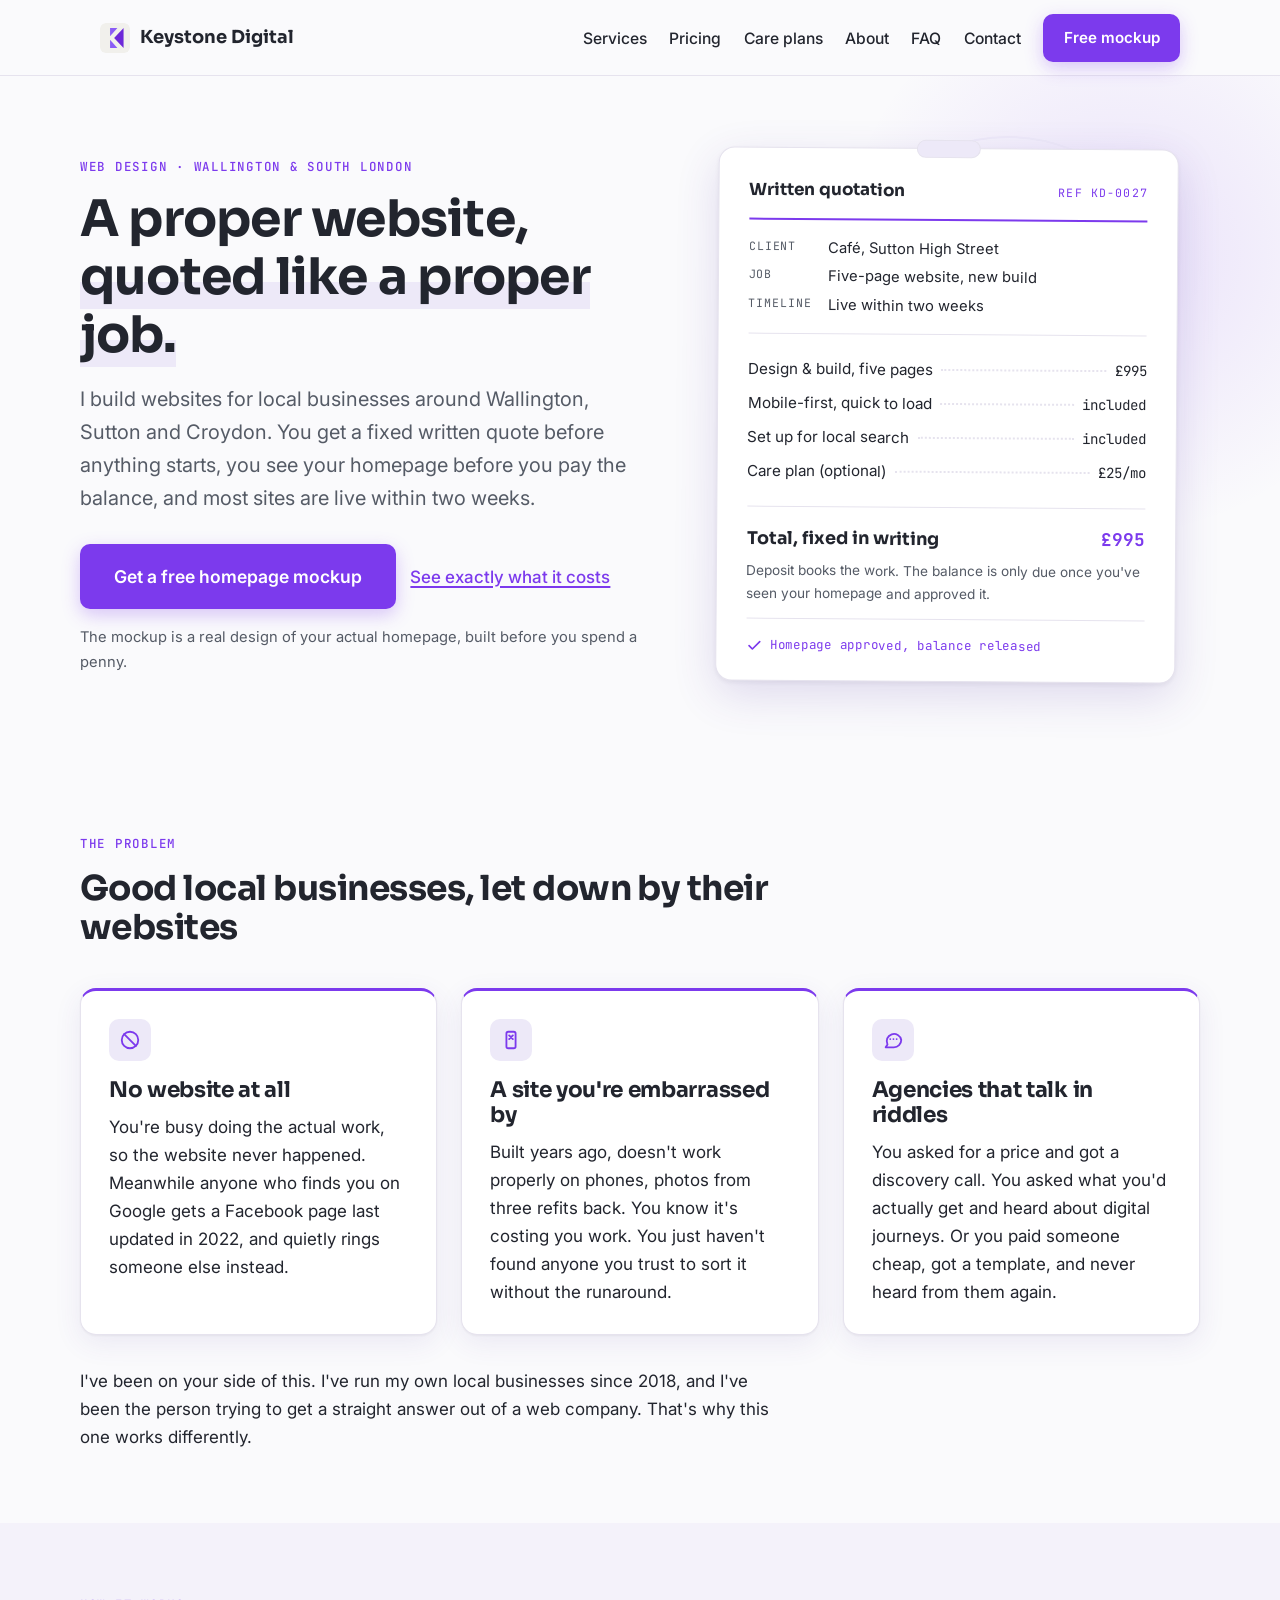
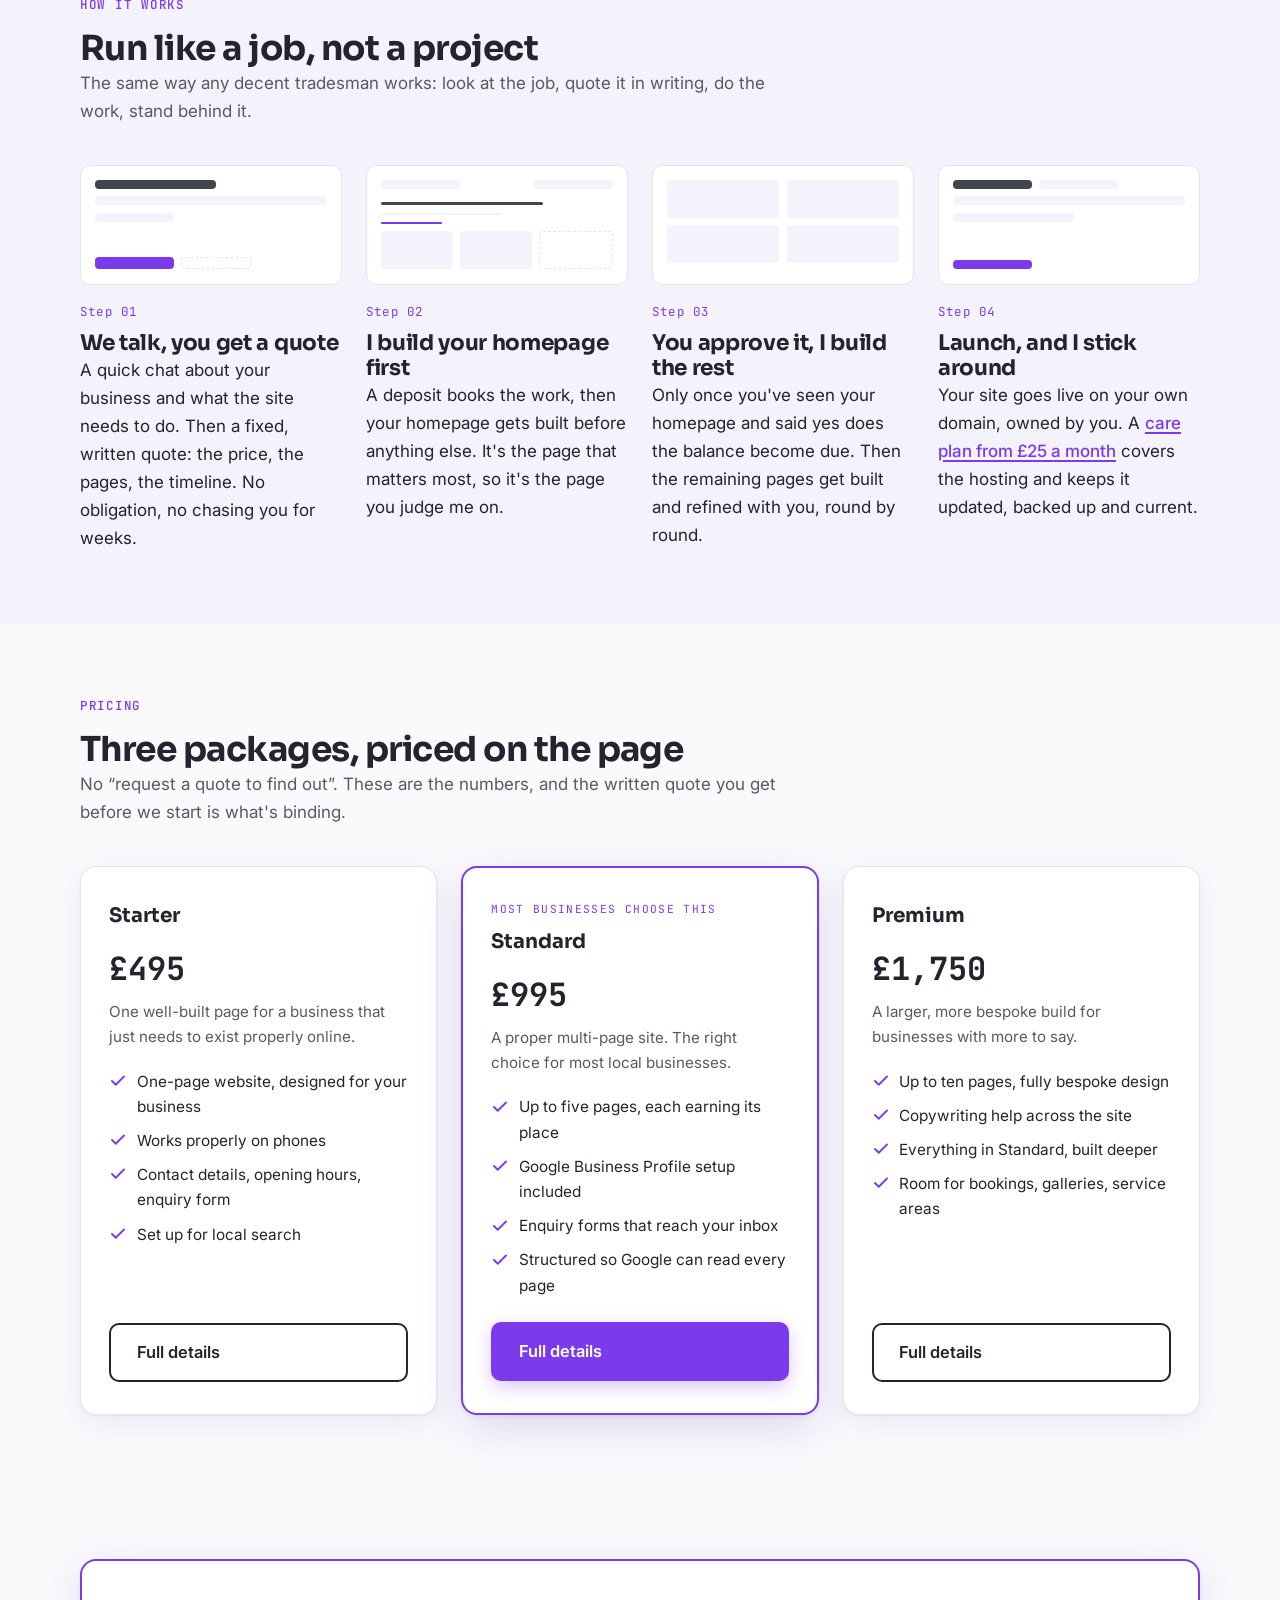
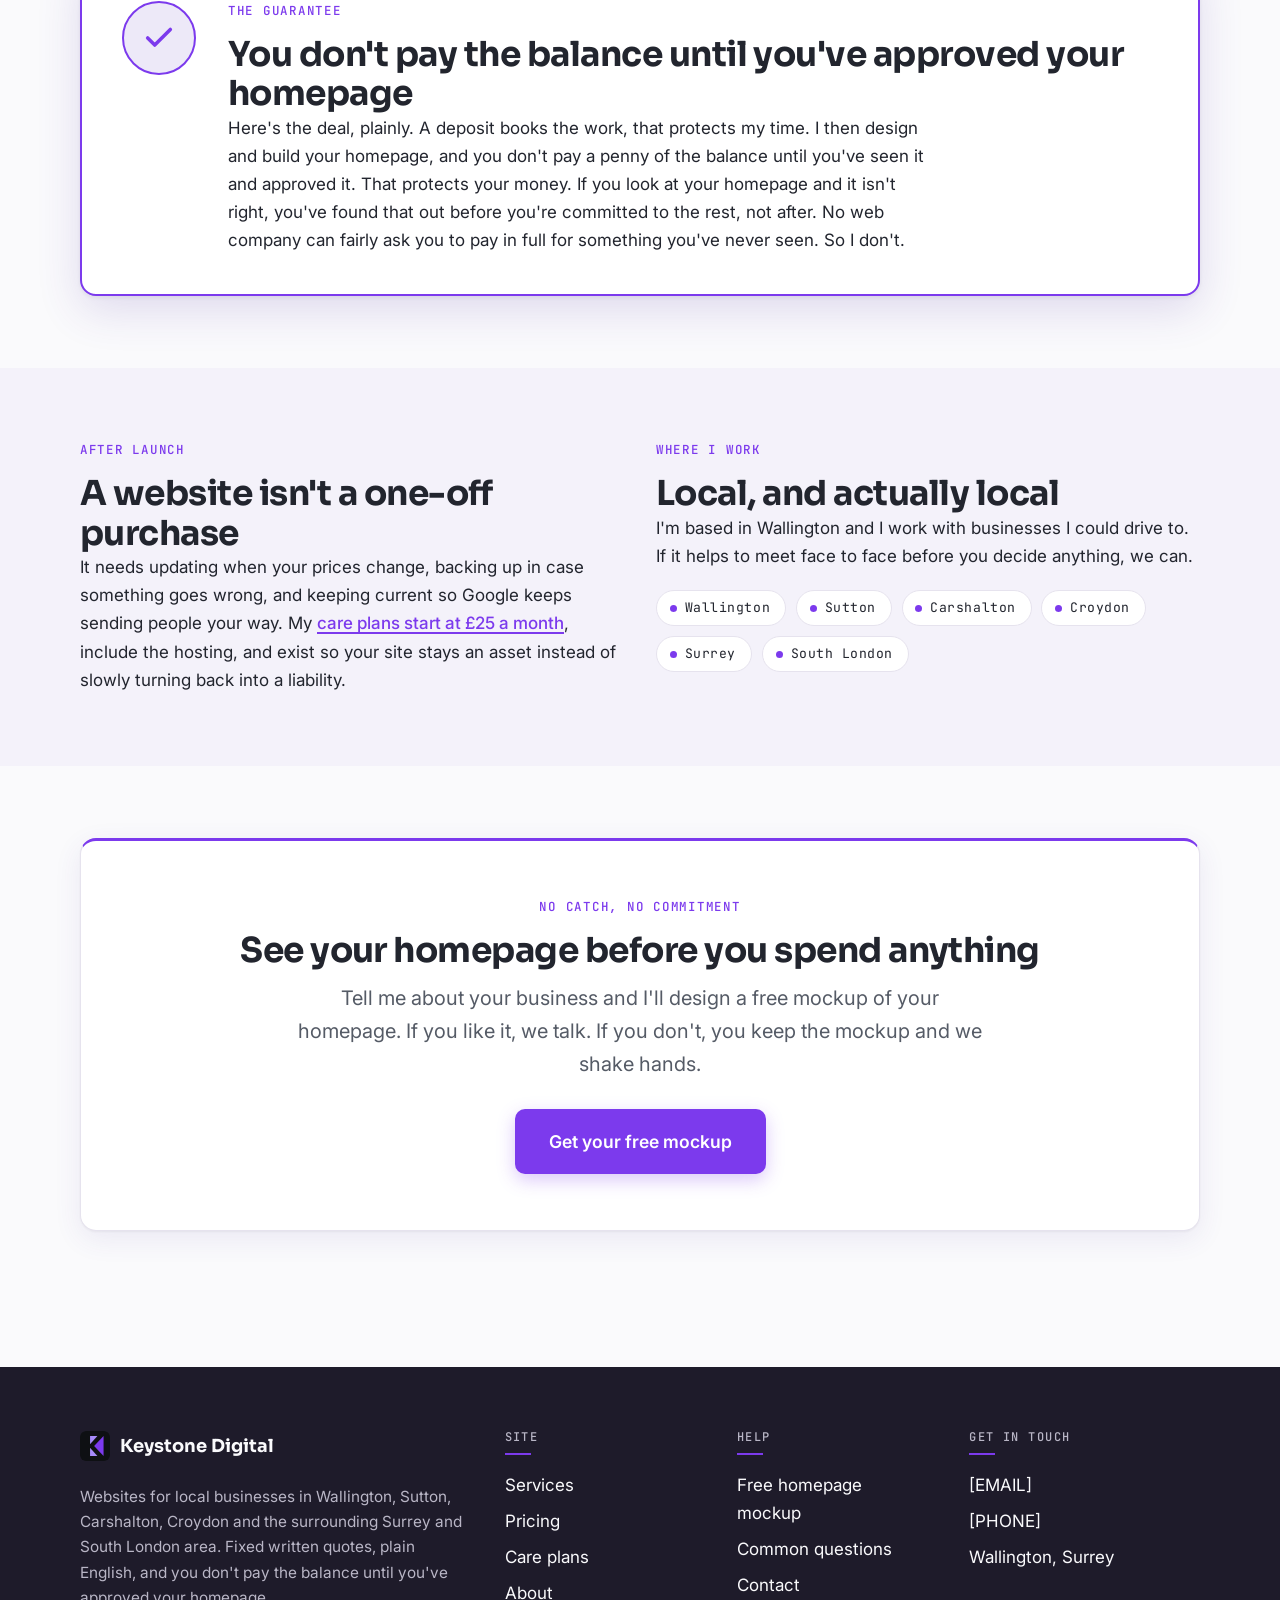
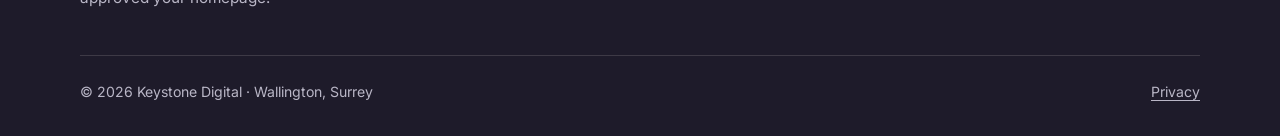
==== index.html @ 259c7306 "Add files via upload" ====
<!DOCTYPE html>
<html lang="en-GB">
<head>
  <meta charset="UTF-8">
  <meta name="viewport" content="width=device-width, initial-scale=1">
  <title>Keystone Digital: Web Design in Wallington, Sutton & Croydon</title>
  <meta name="description" content="Websites for local businesses in Wallington, Sutton, Carshalton and Croydon. Fixed written quotes from £495, homepage approved before you pay the balance.">
  <link rel="canonical" href="https://keystone-digital.co.uk/">
  <meta property="og:type" content="website">
  <meta property="og:site_name" content="Keystone Digital">
  <meta property="og:title" content="Keystone Digital: Web Design in Wallington, Sutton & Croydon">
  <meta property="og:description" content="Websites for local businesses in Wallington, Sutton, Carshalton and Croydon. Fixed written quotes from £495, homepage approved before you pay the balance.">
  <meta property="og:url" content="https://keystone-digital.co.uk/">
  <meta property="og:locale" content="en_GB">
  <meta property="og:image" content="https://keystone-digital.co.uk/assets/logo-light.png">
  <meta property="og:image:width" content="1024">
  <meta property="og:image:height" content="1024">
  <meta name="twitter:card" content="summary">
  <meta name="twitter:image" content="https://keystone-digital.co.uk/assets/logo-light.png">
  <meta name="twitter:title" content="Keystone Digital: Web Design in Wallington, Sutton & Croydon">
  <meta name="twitter:description" content="Websites for local businesses in Wallington, Sutton, Carshalton and Croydon. Fixed written quotes from £495, homepage approved before you pay the balance.">
  <link rel="icon" href="data:image/svg+xml,%3Csvg xmlns='http://www.w3.org/2000/svg' viewBox='0 0 1024 1024'%3E%3Crect width='1024' height='1024' rx='180' fill='%23F1F0EC'/%3E%3Cpath d='M343 174h250L343 454z' fill='%238B5CF6'/%3E%3Cpath d='M343 574v276h250z' fill='%238B5CF6'/%3E%3Cpath d='M804 174v676L482 512z' fill='%236D28D9'/%3E%3C/svg%3E">
  <link rel="preconnect" href="https://fonts.googleapis.com">
  <link rel="preconnect" href="https://fonts.gstatic.com" crossorigin>
  <link href="https://fonts.googleapis.com/css2?family=Inter:wght@400;500;600&family=JetBrains+Mono:wght@500;700&family=Sora:wght@600;700&display=swap" rel="stylesheet">
  <script>document.documentElement.className += " js";</script>
  <link rel="stylesheet" href="styles.css">
  <script type="application/ld+json">
{
  "@context": "https://schema.org",
  "@type": "LocalBusiness",
  "@id": "https://keystone-digital.co.uk/#business",
  "name": "Keystone Digital",
  "url": "https://keystone-digital.co.uk/",
  "description": "Web design for local businesses in Wallington, Sutton, Carshalton, Croydon and the surrounding Surrey and South London area. Fixed written quotes and a homepage-approval guarantee.",
  "email": "[EMAIL]",
  "telephone": "[PHONE]",
  "priceRange": "\u00a3495 - \u00a31,750",
  "address": {
    "@type": "PostalAddress",
    "addressLocality": "Wallington",
    "addressRegion": "Surrey",
    "addressCountry": "GB"
  },
  "areaServed": [
    "Wallington",
    "Sutton",
    "Carshalton",
    "Croydon",
    "Surrey",
    "South London"
  ],
  "founder": {
    "@type": "Person",
    "name": "Steve"
  }
}
  </script>
</head>
<body>
  <a class="skip-link" href="#main">Skip to content</a>
  <header class="site-header">
    <div class="nav-bar">
      <a class="brand" href="index.html"><svg viewBox="0 0 1024 1024" aria-hidden="true" focusable="false"><rect width="1024" height="1024" rx="180" fill="#F1F0EC"/><path d="M343 174h250L343 454z" fill="#8B5CF6"/><path d="M343 574v276h250z" fill="#8B5CF6"/><path d="M804 174v676L482 512z" fill="#6D28D9"/></svg>Keystone Digital</a>
      <button class="nav-toggle" aria-expanded="false" aria-controls="nav-links">
        <span class="visually-hidden">Menu</span>
        <svg class="icon-open" viewBox="0 0 24 24" fill="none" stroke="currentColor" stroke-width="2" stroke-linecap="round" aria-hidden="true"><path d="M4 7h16M4 12h16M4 17h16"/></svg>
        <svg class="icon-close" viewBox="0 0 24 24" fill="none" stroke="currentColor" stroke-width="2" stroke-linecap="round" aria-hidden="true"><path d="M6 6l12 12M18 6L6 18"/></svg>
      </button>
      <ul class="nav-links" id="nav-links">
        <li><a href="services.html">Services</a></li>
        <li><a href="pricing.html">Pricing</a></li>
        <li><a href="care-plans.html">Care plans</a></li>
        <li><a href="about.html">About</a></li>
        <li><a href="faq.html">FAQ</a></li>
        <li><a href="contact.html">Contact</a></li>
        <!-- WORK PAGE SLOT: <li><a href="work.html">Work</a></li> goes above Pricing when ready. -->
        <li><a class="btn btn-primary" href="free-mockup.html">Free mockup</a></li>
      </ul>
    </div>
  </header>
  <main id="main">

    <section class="hero">
      <div class="inner">
        <div class="hero-copy">
          <span class="eyebrow">Web design &middot; Wallington &amp; South London</span>
          <h1>A proper website, <span class="hl">quoted like a proper job.</span></h1>
          <p class="lede">I build websites for local businesses around Wallington, Sutton and Croydon. You get a fixed written quote before anything starts, you see your homepage before you pay the balance, and most sites are live within two weeks.</p>
          <div class="hero-ctas">
            <a class="btn btn-primary btn-lg" href="free-mockup.html">Get a free homepage mockup</a>
            <a class="link" href="pricing.html">See exactly what it costs</a>
          </div>
          <p class="hero-note">The mockup is a real design of your actual homepage, built before you spend a penny.</p>
        </div>
        <div class="hero-visual">
          <div class="quote-card" role="img" aria-label="Example of a Keystone Digital written quotation: a five-page website for a Sutton café, £995 fixed, balance due only after homepage approval.">
            <div class="qc-head">
              <span class="qc-title">Written quotation</span>
              <span>Ref&nbsp;KD-0027</span>
            </div>
            <dl class="qc-meta">
              <dt>Client</dt><dd>Café, Sutton High Street</dd>
              <dt>Job</dt><dd>Five-page website, new build</dd>
              <dt>Timeline</dt><dd>Live within two weeks</dd>
            </dl>
            <ul class="qc-lines">
              <li><span>Design &amp; build, five pages</span><span class="dots"></span><span class="amt">&pound;995</span></li>
              <li><span>Mobile-first, quick to load</span><span class="dots"></span><span class="amt">included</span></li>
              <li><span>Set up for local search</span><span class="dots"></span><span class="amt">included</span></li>
              <li><span>Care plan (optional)</span><span class="dots"></span><span class="amt">&pound;25/mo</span></li>
            </ul>
            <div class="qc-total"><span>Total, fixed in writing</span><span class="amt">&pound;995</span></div>
            <p class="qc-terms">Deposit books the work. The balance is only due once you've seen your homepage and approved it.</p>
            <p class="qc-approved"><svg viewBox="0 0 24 24" fill="none" stroke="currentColor" stroke-width="2.5" stroke-linecap="round" stroke-linejoin="round" aria-hidden="true"><path d="M20 6 9 17l-5-5"/></svg><span>Homepage approved, balance released</span></p>
          </div>
        </div>
      </div>
    </section>

    <section class="section">
      <div class="inner">
        <div class="section-head reveal">
          <span class="eyebrow">The problem</span>
          <h2>Good local businesses, let down by their websites</h2>
        </div>
        <div class="grid-3">
          <div class="card reveal">
            <div class="icon" aria-hidden="true"><svg viewBox="0 0 24 24" fill="none" stroke="currentColor" stroke-width="2" stroke-linecap="round" stroke-linejoin="round" aria-hidden="true"><circle cx="12" cy="12" r="9"/><path d="M5.6 5.6l12.8 12.8"/></svg></div>
            <h3>No website at all</h3>
            <p>You're busy doing the actual work, so the website never happened. Meanwhile anyone who finds you on Google gets a Facebook page last updated in 2022, and quietly rings someone else instead.</p>
          </div>
          <div class="card reveal">
            <div class="icon" aria-hidden="true"><svg viewBox="0 0 24 24" fill="none" stroke="currentColor" stroke-width="2" stroke-linecap="round" stroke-linejoin="round" aria-hidden="true"><rect x="7" y="3" width="10" height="18" rx="2"/><path d="M10 7l4 4m0-4l-4 4"/></svg></div>
            <h3>A site you're embarrassed by</h3>
            <p>Built years ago, doesn't work properly on phones, photos from three refits back. You know it's costing you work. You just haven't found anyone you trust to sort it without the runaround.</p>
          </div>
          <div class="card reveal">
            <div class="icon" aria-hidden="true"><svg viewBox="0 0 24 24" fill="none" stroke="currentColor" stroke-width="2" stroke-linecap="round" stroke-linejoin="round" aria-hidden="true"><path d="M21 12a8 8 0 0 1-8 8H4l2-3a8 8 0 1 1 15-5z"/><path d="M9 11h.01M12.5 11h.01M16 11h.01"/></svg></div>
            <h3>Agencies that talk in riddles</h3>
            <p>You asked for a price and got a discovery call. You asked what you'd actually get and heard about digital journeys. Or you paid someone cheap, got a template, and never heard from them again.</p>
          </div>
        </div>
        <p class="measure mt-2 reveal">I've been on your side of this. I've run my own local businesses since 2018, and I've been the person trying to get a straight answer out of a web company. That's why this one works differently.</p>
      </div>
    </section>

    <section class="section section-tint">
      <div class="inner">
        <div class="section-head reveal">
          <span class="eyebrow">How it works</span>
          <h2>Run like a job, not a project</h2>
          <p class="muted">The same way any decent tradesman works: look at the job, quote it in writing, do the work, stand behind it.</p>
        </div>
        <div class="grid-4">
          <div class="step reveal">
            <div class="wire" aria-hidden="true">
              <div class="bar dark half"></div>
              <div class="bar"></div>
              <div class="bar third"></div>
              <div class="row" style="margin-top:auto"><div class="bar acc" style="height:12px;width:34%"></div><div class="bar half" style="height:12px;border:1.5px dashed var(--line);background:transparent;width:30%"></div></div>
            </div>
            <span class="step-num">Step 01</span>
            <h3>We talk, you get a quote</h3>
            <p>A quick chat about your business and what the site needs to do. Then a fixed, written quote: the price, the pages, the timeline. No obligation, no chasing you for weeks.</p>
          </div>
          <div class="step reveal">
            <div class="wire" aria-hidden="true">
              <div class="row"><div class="bar third"></div><div class="bar third" style="margin-left:auto"></div></div>
              <div class="bar dark" style="width:70%;height:14px;margin-top:6px"></div>
              <div class="bar half"></div>
              <div class="bar acc" style="width:26%;height:12px"></div>
              <div class="row" style="margin-top:auto"><div class="box tall"></div><div class="box tall"></div><div class="box tall outline"></div></div>
            </div>
            <span class="step-num">Step 02</span>
            <h3>I build your homepage first</h3>
            <p>A deposit books the work, then your homepage gets built before anything else. It's the page that matters most, so it's the page you judge me on.</p>
          </div>
          <div class="step reveal">
            <div class="wire" aria-hidden="true">
              <div class="row"><div class="box tall"></div><div class="box tall"></div></div>
              <div class="row"><div class="box tall"></div><div class="box tall"></div></div>
              <div class="bar acc half" style="margin-top:auto"></div>
            </div>
            <span class="step-num">Step 03</span>
            <h3>You approve it, I build the rest</h3>
            <p>Only once you've seen your homepage and said yes does the balance become due. Then the remaining pages get built and refined with you, round by round.</p>
          </div>
          <div class="step reveal">
            <div class="wire" aria-hidden="true">
              <div class="row"><div class="bar dark third"></div><div class="bar third"></div></div>
              <div class="bar"></div>
              <div class="bar half"></div>
              <div class="bar acc third" style="margin-top:auto"></div>
            </div>
            <span class="step-num">Step 04</span>
            <h3>Launch, and I stick around</h3>
            <p>Your site goes live on your own domain, owned by you. A <a class="link" href="care-plans.html">care plan from &pound;25 a month</a> covers the hosting and keeps it updated, backed up and current.</p>
          </div>
        </div>
      </div>
    </section>

    <!-- ============================================================
         RECENT WORK SLOT: uncomment this section when work.html exists.
         It sits here, between the process and the packages, so proof
         lands right before price.

    <section class="section">
      <div class="inner">
        <div class="section-head">
          <span class="eyebrow">Recent work</span>
          <h2>Sites I've built for businesses like yours</h2>
        </div>
        <div class="grid-3">
          <a class="mini" href="work.html"><div class="mini-chrome"><i></i><i></i><i></i></div>
            <div class="mini-body"><div class="m-bar ink w40"></div><div class="m-bar w65"></div>
            <div class="m-row"><div class="m-box"></div><div class="m-box"></div></div></div></a>
          <a class="mini" href="work.html"><div class="mini-chrome"><i></i><i></i><i></i></div>
            <div class="mini-body"><div class="m-bar ink w65"></div><div class="m-bar w40"></div>
            <div class="m-row"><div class="m-box"></div><div class="m-box"></div><div class="m-box"></div></div></div></a>
          <a class="mini" href="work.html"><div class="mini-chrome"><i></i><i></i><i></i></div>
            <div class="mini-body"><div class="m-bar ink w40"></div><div class="m-row"><div class="m-box"></div><div class="m-box"></div></div>
            <div class="m-bar w65"></div></div></a>
        </div>
        <p class="mt-2"><a class="link" href="work.html">See the work I've done for local businesses</a></p>
      </div>
    </section>
    ============================================================ -->

    <section class="section">
      <div class="inner">
        <div class="section-head reveal">
          <span class="eyebrow">Pricing</span>
          <h2>Three packages, priced on the page</h2>
          <p class="muted">No &ldquo;request a quote to find out&rdquo;. These are the numbers, and the written quote you get before we start is what's binding.</p>
        </div>
        <div class="grid-3">
          <div class="pkg reveal">
            <span class="pkg-name">Starter</span>
            <p class="pkg-price">&pound;495</p>
            <p class="pkg-for">One well-built page for a business that just needs to exist properly online.</p>
            <ul>
              <li><svg viewBox="0 0 24 24" fill="none" stroke="currentColor" stroke-width="2.5" stroke-linecap="round" stroke-linejoin="round" aria-hidden="true"><path d="M20 6 9 17l-5-5"/></svg>One-page website, designed for your business</li>
              <li><svg viewBox="0 0 24 24" fill="none" stroke="currentColor" stroke-width="2.5" stroke-linecap="round" stroke-linejoin="round" aria-hidden="true"><path d="M20 6 9 17l-5-5"/></svg>Works properly on phones</li>
              <li><svg viewBox="0 0 24 24" fill="none" stroke="currentColor" stroke-width="2.5" stroke-linecap="round" stroke-linejoin="round" aria-hidden="true"><path d="M20 6 9 17l-5-5"/></svg>Contact details, opening hours, enquiry form</li>
              <li><svg viewBox="0 0 24 24" fill="none" stroke="currentColor" stroke-width="2.5" stroke-linecap="round" stroke-linejoin="round" aria-hidden="true"><path d="M20 6 9 17l-5-5"/></svg>Set up for local search</li>
            </ul>
            <a class="btn btn-ghost" href="pricing.html">Full details</a>
          </div>
          <div class="pkg pkg-featured reveal">
            <span class="pkg-flag">Most businesses choose this</span>
            <span class="pkg-name">Standard</span>
            <p class="pkg-price">&pound;995</p>
            <p class="pkg-for">A proper multi-page site. The right choice for most local businesses.</p>
            <ul>
              <li><svg viewBox="0 0 24 24" fill="none" stroke="currentColor" stroke-width="2.5" stroke-linecap="round" stroke-linejoin="round" aria-hidden="true"><path d="M20 6 9 17l-5-5"/></svg>Up to five pages, each earning its place</li>
              <li><svg viewBox="0 0 24 24" fill="none" stroke="currentColor" stroke-width="2.5" stroke-linecap="round" stroke-linejoin="round" aria-hidden="true"><path d="M20 6 9 17l-5-5"/></svg>Google Business Profile setup included</li>
              <li><svg viewBox="0 0 24 24" fill="none" stroke="currentColor" stroke-width="2.5" stroke-linecap="round" stroke-linejoin="round" aria-hidden="true"><path d="M20 6 9 17l-5-5"/></svg>Enquiry forms that reach your inbox</li>
              <li><svg viewBox="0 0 24 24" fill="none" stroke="currentColor" stroke-width="2.5" stroke-linecap="round" stroke-linejoin="round" aria-hidden="true"><path d="M20 6 9 17l-5-5"/></svg>Structured so Google can read every page</li>
            </ul>
            <a class="btn btn-primary" href="pricing.html">Full details</a>
          </div>
          <div class="pkg reveal">
            <span class="pkg-name">Premium</span>
            <p class="pkg-price">&pound;1,750</p>
            <p class="pkg-for">A larger, more bespoke build for businesses with more to say.</p>
            <ul>
              <li><svg viewBox="0 0 24 24" fill="none" stroke="currentColor" stroke-width="2.5" stroke-linecap="round" stroke-linejoin="round" aria-hidden="true"><path d="M20 6 9 17l-5-5"/></svg>Up to ten pages, fully bespoke design</li>
              <li><svg viewBox="0 0 24 24" fill="none" stroke="currentColor" stroke-width="2.5" stroke-linecap="round" stroke-linejoin="round" aria-hidden="true"><path d="M20 6 9 17l-5-5"/></svg>Copywriting help across the site</li>
              <li><svg viewBox="0 0 24 24" fill="none" stroke="currentColor" stroke-width="2.5" stroke-linecap="round" stroke-linejoin="round" aria-hidden="true"><path d="M20 6 9 17l-5-5"/></svg>Everything in Standard, built deeper</li>
              <li><svg viewBox="0 0 24 24" fill="none" stroke="currentColor" stroke-width="2.5" stroke-linecap="round" stroke-linejoin="round" aria-hidden="true"><path d="M20 6 9 17l-5-5"/></svg>Room for bookings, galleries, service areas</li>
            </ul>
            <a class="btn btn-ghost" href="pricing.html">Full details</a>
          </div>
        </div>
      </div>
    </section>

    <section class="section">
      <div class="inner">
        <div class="guarantee reveal">
          <div class="seal" aria-hidden="true"><svg viewBox="0 0 24 24" fill="none" stroke="currentColor" stroke-width="2.5" stroke-linecap="round" stroke-linejoin="round" aria-hidden="true"><path d="M20 6 9 17l-5-5"/></svg></div>
          <div>
            <span class="eyebrow">The guarantee</span>
            <h2>You don't pay the balance until you've approved your homepage</h2>
            <p class="measure">Here's the deal, plainly. A deposit books the work, that protects my time. I then design and build your homepage, and you don't pay a penny of the balance until you've seen it and approved it. That protects your money. If you look at your homepage and it isn't right, you've found that out before you're committed to the rest, not after. No web company can fairly ask you to pay in full for something you've never seen. So I don't.</p>
          </div>
        </div>
      </div>
    </section>

    <section class="section section-tint">
      <div class="inner">
        <div class="grid-2">
          <div class="reveal">
            <span class="eyebrow">After launch</span>
            <h2>A website isn't a one-off purchase</h2>
            <p class="measure">It needs updating when your prices change, backing up in case something goes wrong, and keeping current so Google keeps sending people your way. My <a class="link" href="care-plans.html">care plans start at &pound;25 a month</a>, include the hosting, and exist so your site stays an asset instead of slowly turning back into a liability.</p>
          </div>
          <div class="reveal">
            <span class="eyebrow">Where I work</span>
            <h2>Local, and actually local</h2>
            <p class="measure">I'm based in Wallington and I work with businesses I could drive to. If it helps to meet face to face before you decide anything, we can.</p>
            <ul class="areas">
              <li>Wallington</li><li>Sutton</li><li>Carshalton</li><li>Croydon</li><li>Surrey</li><li>South London</li>
            </ul>
          </div>
        </div>
      </div>
    </section>

    <section class="section">
      <div class="cta-band reveal">
        <span class="eyebrow">No catch, no commitment</span>
        <h2>See your homepage before you spend anything</h2>
        <p class="lede">Tell me about your business and I'll design a free mockup of your homepage. If you like it, we talk. If you don't, you keep the mockup and we shake hands.</p>
        <a class="btn btn-primary btn-lg" href="free-mockup.html">Get your free mockup</a>
      </div>
    </section>

  </main>
  <footer class="site-footer">
    <div class="inner">
      <div class="footer-grid">
        <div>
          <a class="brand" href="index.html" style="color:var(--dark-text)"><svg viewBox="0 0 1024 1024" aria-hidden="true" focusable="false"><rect width="1024" height="1024" rx="180" fill="#0E1013"/><path d="M343 174h250L343 454z" fill="#A78BFA"/><path d="M343 574v276h250z" fill="#A78BFA"/><path d="M804 174v676L482 512z" fill="#7C3AED"/></svg>Keystone Digital</a>
          <p class="blurb">Websites for local businesses in Wallington, Sutton, Carshalton, Croydon and the surrounding Surrey and South London area. Fixed written quotes, plain English, and you don't pay the balance until you've approved your homepage.</p>
        </div>
        <div>
          <h4>Site</h4>
          <ul>
            <li><a href="services.html">Services</a></li>
            <!-- WORK PAGE SLOT: <li><a href="work.html">Work</a></li> goes here when ready. -->
            <li><a href="pricing.html">Pricing</a></li>
            <li><a href="care-plans.html">Care plans</a></li>
            <li><a href="about.html">About</a></li>
          </ul>
        </div>
        <div>
          <h4>Help</h4>
          <ul>
            <li><a href="free-mockup.html">Free homepage mockup</a></li>
            <li><a href="faq.html">Common questions</a></li>
            <li><a href="contact.html">Contact</a></li>
          </ul>
        </div>
        <div>
          <h4>Get in touch</h4>
          <ul>
            <li><a href="mailto:[EMAIL]">[EMAIL]</a></li>
            <li><a href="tel:[PHONE]">[PHONE]</a></li>
            <li>Wallington, Surrey</li>
          </ul>
        </div>
      </div>
      <div class="footer-legal">
        <span>&copy; 2026 Keystone Digital &middot; Wallington, Surrey</span>
        <span><a href="privacy.html">Privacy</a></span>
      </div>
    </div>
  </footer>
  <script src="main.js"></script>
</body>
</html>
---- styles.css ----
/* ==========================================================================
   Keystone Digital, shared stylesheet
   Light warm base / charcoal ink / royal purple reserved for actions.
   ========================================================================== */

/* ---- Design tokens ---- */
:root{
  --bg:        #FAFAFC;  /* cool off-white base            */
  --surface:   #FFFFFF;  /* cards                          */
  --tint:      #F4F2FA;  /* light purple section tint      */
  --tint-deep: #EDE9F8;  /* icon tiles / chips             */
  --line:      #E6E3EE;  /* borders / rules                */
  --ink:       #22252E;  /* headings & body, 14.7:1 on bg */
  --muted:     #555B66;  /* secondary text, 6.6:1 on bg   */
  --accent:    #7C3AED;  /* actions only, 5.3:1 on bg     */
  --accent-light: #8B5CF6; /* borders/underlines only, 3.96:1, fails as text */
  --accent-hover: #6D28D9; /* hover fill, white on it = 7.10:1 */
  --accent-deep:  #5B21B6; /* active + focus ring, 8.98:1 */
  --dark:      #1E1B2A;  /* the one dark section (footer), purple-tinted */
  --dark-text: #FAFAFC;
  --dark-muted:#B9B6C6;  /* 8.5:1 on --dark                */
  --dark-link: #C4B5FD;  /* 9.0:1 on --dark                */

  --font-display:"Sora",-apple-system,BlinkMacSystemFont,"Segoe UI",sans-serif;
  --font-body:"Inter",-apple-system,BlinkMacSystemFont,"Segoe UI",sans-serif;
  --font-mono:"JetBrains Mono",ui-monospace,SFMono-Regular,Menlo,Consolas,monospace;

  --radius:10px;
  --radius-lg:16px;
  --shadow-card:0 1px 2px rgba(34,37,46,.05),0 8px 28px rgba(80,50,160,.09);
  --shadow-lift:0 2px 4px rgba(34,37,46,.06),0 14px 44px rgba(80,50,160,.16);
  --container:1120px;
}

/* ---- Reset / base ---- */
*,*::before,*::after{box-sizing:border-box;margin:0;padding:0}
html{scroll-behavior:smooth}
body{
  font-family:var(--font-body);
  font-size:1.0625rem;
  line-height:1.65;
  color:var(--ink);
  background:var(--bg);
  -webkit-font-smoothing:antialiased;
}
img,svg{display:block;max-width:100%}
a{color:var(--ink)}
main{display:block}

/* ---- Skip link ---- */
.skip-link{
  position:absolute;left:1rem;top:-3.5rem;z-index:200;
  background:var(--ink);color:var(--dark-text);
  padding:.6rem 1rem;border-radius:0 0 var(--radius) var(--radius);
  font-weight:600;text-decoration:none;transition:top .15s ease;
}
.skip-link:focus{top:0}

/* ---- Typography ---- */
h1,h2,h3,h4{font-family:var(--font-display);line-height:1.15;letter-spacing:-.015em;font-weight:700}
h1{font-size:clamp(2.1rem,4.6vw,3.15rem)}
h2{font-size:clamp(1.55rem,3vw,2.15rem)}
h3{font-size:clamp(1.15rem,2vw,1.35rem)}
p{margin:0 0 1rem}
p:last-child{margin-bottom:0}
.lede{font-size:clamp(1.1rem,1.8vw,1.25rem);color:var(--muted);max-width:44rem}
.muted{color:var(--muted)}
.eyebrow{
  font-family:var(--font-mono);font-size:.78rem;font-weight:500;
  letter-spacing:.14em;text-transform:uppercase;color:var(--accent);
  display:block;margin-bottom:.85rem;
}
/* highlighter stroke behind key words */
.hl{background:linear-gradient(transparent 58%,var(--tint-deep) 58%)}
.measure{max-width:44rem}

/* In-copy links */
.link{
  color:var(--accent);text-decoration:underline;
  text-decoration-thickness:1.5px;text-underline-offset:3px;font-weight:500;
}
.link:hover{text-decoration-color:var(--accent-light)}

/* ---- Buttons ---- */
.btn{
  display:inline-flex;align-items:center;gap:.5rem;
  font-family:var(--font-body);font-weight:600;font-size:1.03rem;
  padding:.85rem 1.6rem;border-radius:var(--radius);
  text-decoration:none;cursor:pointer;border:2px solid transparent;
  transition:background-color .18s ease,border-color .18s ease,transform .18s ease;
}
.btn-primary{background:var(--accent);color:#fff;box-shadow:0 6px 18px rgba(124,58,237,.28)}
.btn-primary:hover{background:var(--accent-hover)}
.btn-primary:active{background:var(--accent-deep)}
.btn-ghost{background:transparent;color:var(--ink);border-color:var(--ink)}
.btn-ghost:hover{border-color:var(--accent);color:var(--accent)}
.btn-lg{padding:1rem 2rem;font-size:1.1rem}
.btn-block{width:100%;justify-content:center}

/* ---- Focus ---- */
:focus-visible{
  outline:3px solid var(--accent-deep);
  outline-offset:3px;border-radius:4px;
}
.btn:focus-visible{outline-offset:4px}

/* ---- Header / nav ---- */
.site-header{
  position:sticky;top:0;z-index:100;
  background:rgba(250,250,252,.92);
  backdrop-filter:saturate(1.2) blur(10px);
  border-bottom:1px solid var(--line);
}
.nav-bar{
  max-width:var(--container);margin:0 auto;
  display:flex;align-items:center;justify-content:space-between;
  padding:.85rem 1.25rem;gap:1rem;
}
.brand{
  display:inline-flex;align-items:center;gap:.6rem;text-decoration:none;
  font-family:var(--font-display);font-weight:700;font-size:1.12rem;color:var(--ink);
}
.brand svg{width:30px;height:30px;border-radius:6px}
.nav-links{display:flex;align-items:center;gap:1.4rem;list-style:none}
.nav-links a:not(.btn){
  text-decoration:none;color:var(--ink);font-weight:500;font-size:.98rem;
  padding:.35rem 0;border-bottom:2px solid transparent;
}
.nav-links a:not(.btn):hover{border-bottom-color:var(--accent-light)}
.nav-links a[aria-current="page"]{border-bottom-color:var(--accent);color:var(--accent)}
.nav-links .btn{padding:.6rem 1.15rem;font-size:.95rem}
.nav-toggle{
  display:none;background:none;border:2px solid var(--ink);border-radius:8px;
  padding:.45rem .55rem;cursor:pointer;color:var(--ink);
}
.nav-toggle svg{width:20px;height:20px}
.nav-toggle .icon-close{display:none}
.nav-toggle[aria-expanded="true"] .icon-open{display:none}
.nav-toggle[aria-expanded="true"] .icon-close{display:block}

@media (max-width:820px){
  .nav-toggle{display:inline-flex}
  .nav-links{
    position:fixed;inset:0;top:0;z-index:90;
    display:none;flex-direction:column;justify-content:center;align-items:center;
    gap:1.6rem;background:var(--bg);padding:2rem;
  }
  .nav-links.is-open{display:flex}
  .nav-links a:not(.btn){font-size:1.3rem;font-family:var(--font-display)}
  body.nav-locked{overflow:hidden}
  .site-header.nav-open{background:var(--bg)}
  .site-header .nav-bar{position:relative;z-index:95}
}

/* ---- Sections & layout ---- */
.section{padding:4.5rem 1.25rem}
.section-tint{background:var(--tint)}
.section > .inner,.section-inner{max-width:var(--container);margin:0 auto}
.section-head{max-width:44rem;margin-bottom:2.5rem}
.grid-2{display:grid;gap:2rem;grid-template-columns:repeat(auto-fit,minmax(300px,1fr))}
.grid-3{display:grid;gap:1.5rem;grid-template-columns:repeat(auto-fit,minmax(270px,1fr))}
.grid-4{display:grid;gap:1.5rem;grid-template-columns:repeat(auto-fit,minmax(230px,1fr))}

/* ---- Hero ---- */
.hero{padding:4.5rem 1.25rem 5rem;position:relative;overflow:hidden}
.hero::before{ /* soft purple light behind the quotation card */
  content:"";position:absolute;top:-140px;right:-160px;width:640px;height:640px;
  border-radius:50%;pointer-events:none;
  background:radial-gradient(circle,rgba(124,58,237,.13),rgba(124,58,237,0) 62%);
}
.hero::after{ /* keystone arc, drawn in purple */
  content:"";position:absolute;top:60px;right:8%;width:340px;height:340px;
  border:2px solid var(--tint-deep);border-radius:50%;pointer-events:none;
}
.hero .inner{position:relative;z-index:1}
.hero .inner{
  max-width:var(--container);margin:0 auto;
  display:grid;grid-template-columns:1.05fr .95fr;gap:3.5rem;align-items:center;
}
.hero-copy .lede{margin:1.15rem 0 1.8rem}
.hero-ctas{display:flex;flex-wrap:wrap;gap:.9rem;align-items:center}
.hero-note{margin-top:1rem;font-size:.92rem;color:var(--muted)}
@media (max-width:940px){
  .hero .inner{grid-template-columns:1fr;gap:2.75rem}
}

/* ---- The written quotation card (signature element) ---- */
.quote-card{
  background:var(--surface);
  border:1px solid var(--line);
  border-radius:var(--radius-lg);
  box-shadow:var(--shadow-lift);
  padding:1.75rem 1.85rem 1.5rem;
  font-size:.95rem;
  max-width:460px;
  margin-inline:auto;
  position:relative;
  transform:rotate(.4deg);
}
.quote-card::before{ /* punched-hole / clipboard hint */
  content:"";position:absolute;top:-9px;left:50%;transform:translateX(-50%);
  width:64px;height:18px;background:var(--tint-deep);
  border:1px solid var(--line);border-radius:9px;
}
.qc-head{
  display:flex;justify-content:space-between;align-items:baseline;
  font-family:var(--font-mono);font-size:.72rem;letter-spacing:.1em;
  text-transform:uppercase;color:var(--accent);
  padding-bottom:.9rem;border-bottom:2px solid var(--accent);
}
.qc-title{
  font-family:var(--font-display);font-weight:700;font-size:1.05rem;
  letter-spacing:0;text-transform:none;color:var(--ink);
}
.qc-meta{display:grid;grid-template-columns:auto 1fr;gap:.25rem 1rem;padding:1rem 0;border-bottom:1px solid var(--line);font-size:.92rem}
.qc-meta dt{font-family:var(--font-mono);font-size:.72rem;letter-spacing:.08em;text-transform:uppercase;color:var(--muted);align-self:baseline}
.qc-meta dd{margin:0}
.qc-lines{list-style:none;padding:1.1rem 0;border-bottom:1px solid var(--line)}
.qc-lines li{display:flex;align-items:baseline;gap:.5rem;padding:.28rem 0}
.qc-lines .dots{flex:1;border-bottom:2px dotted var(--line);transform:translateY(-4px)}
.qc-lines .amt{font-family:var(--font-mono);font-size:.88rem}
.qc-total{
  display:flex;justify-content:space-between;align-items:baseline;
  padding:1rem 0 .4rem;font-family:var(--font-display);font-weight:700;font-size:1.1rem;
}
.qc-total .amt{font-family:var(--font-mono);font-weight:700;color:var(--accent)}
.qc-terms{font-size:.85rem;color:var(--muted);padding-bottom:.9rem;border-bottom:1px solid var(--line)}
.qc-approved{
  display:flex;align-items:center;gap:.5rem;margin-top:.95rem;
  font-family:var(--font-mono);font-size:.78rem;letter-spacing:.06em;color:var(--accent);
}
.qc-approved svg{width:16px;height:16px;flex:none}

/* ---- Feature / value cards ---- */
.card{
  background:var(--surface);border:1px solid var(--line);
  border-radius:var(--radius-lg);padding:1.75rem;box-shadow:var(--shadow-card);
}
.card h3{margin-bottom:.6rem}
.card{border-top:3px solid var(--accent)}
.card .icon{
  width:42px;height:42px;border-radius:10px;background:var(--tint-deep);
  display:flex;align-items:center;justify-content:center;margin-bottom:1.1rem;
}
.card .icon svg{width:22px;height:22px;color:var(--accent)}

/* ---- Process wireframes ---- */
.step{position:relative}
.step-num{
  font-family:var(--font-mono);font-size:.78rem;letter-spacing:.1em;
  color:var(--accent);display:block;margin-bottom:.5rem;
}
.wire .bar.acc{background:var(--accent)}
.wire{
  background:var(--surface);border:1px solid var(--line);border-radius:var(--radius);
  padding:.9rem;margin-bottom:1.1rem;height:120px;
  display:flex;flex-direction:column;gap:.45rem;overflow:hidden;
}
.wire .bar{height:9px;border-radius:4px;background:var(--tint)}
.wire .bar.dark{background:var(--ink);opacity:.85}
.wire .bar.half{width:52%}
.wire .bar.third{width:34%}
.wire .row{display:flex;gap:.45rem}
.wire .box{flex:1;border-radius:4px;background:var(--tint)}
.wire .box.tall{height:38px}
.wire .box.outline{background:transparent;border:1.5px dashed var(--line)}

/* ---- Miniature site previews ---- */
.mini{
  background:var(--surface);border:1px solid var(--line);
  border-radius:var(--radius);overflow:hidden;box-shadow:var(--shadow-card);
}
.mini-chrome{
  display:flex;gap:.3rem;padding:.5rem .6rem;background:var(--tint);
  border-bottom:1px solid var(--line);
}
.mini-chrome i{width:7px;height:7px;border-radius:50%;background:var(--line);display:block}
.mini-body{padding:.7rem;display:flex;flex-direction:column;gap:.4rem;min-height:120px}
.mini .m-bar{height:8px;border-radius:3px;background:var(--tint)}
.mini .m-bar.ink{background:var(--ink);opacity:.85}
.mini .m-bar.w40{width:40%}
.mini .m-bar.w65{width:65%}
.mini .m-row{display:flex;gap:.4rem}
.mini .m-btn{width:26%;height:9px;border-radius:3px;background:var(--accent)}
.mini .m-box{flex:1;height:30px;border-radius:3px;background:var(--tint)}

/* ---- Package cards ---- */
.pkg{
  background:var(--surface);border:1px solid var(--line);
  border-radius:var(--radius-lg);padding:2rem 1.75rem;box-shadow:var(--shadow-card);
  display:flex;flex-direction:column;
}
.pkg-name{font-family:var(--font-display);font-weight:700;font-size:1.25rem}
.pkg-price{
  font-family:var(--font-mono);font-size:2rem;font-weight:700;margin:.7rem 0 .2rem;
}
.pkg-price small{font-size:.85rem;font-weight:500;color:var(--muted)}
.pkg-for{color:var(--muted);font-size:.95rem;margin-bottom:1.2rem}
.pkg ul{list-style:none;margin:0 0 1.5rem;display:grid;gap:.55rem}
.pkg li{display:flex;gap:.6rem;align-items:flex-start;font-size:.96rem}
.pkg li svg{width:18px;height:18px;flex:none;margin-top:.2rem}
.pkg li.excl{color:var(--muted)}
.pkg li.excl svg{color:var(--line)}
.pkg .btn{margin-top:auto}
.pkg-featured{border:2px solid var(--accent);box-shadow:var(--shadow-lift)}
.pkg-flag{
  font-family:var(--font-mono);font-size:.7rem;letter-spacing:.12em;text-transform:uppercase;
  color:var(--accent);margin-bottom:.4rem;display:block;
}
.pkg li svg{color:var(--accent)}

/* ---- Guarantee panel ---- */
.guarantee{
  background:var(--surface);border:2px solid var(--accent);border-radius:var(--radius-lg);
  padding:2.5rem;box-shadow:var(--shadow-lift);
  display:grid;grid-template-columns:auto 1fr;gap:2rem;align-items:start;
}
.guarantee .seal{
  width:74px;height:74px;border-radius:50%;border:2px solid var(--accent);
  background:var(--tint-deep);
  display:flex;align-items:center;justify-content:center;flex:none;
}
.guarantee .seal svg{width:34px;height:34px;color:var(--accent)}
@media (max-width:640px){.guarantee{grid-template-columns:1fr;padding:1.75rem}
  .card[style*="grid-template-columns"]{grid-template-columns:1fr !important}}

/* ---- Definition rows (service blocks, plan details) ---- */
.svc{
  display:grid;grid-template-columns:minmax(220px,300px) 1fr;gap:2.25rem;
  padding:2.75rem 0;border-top:1px solid var(--line);
}
.svc:last-of-type{border-bottom:1px solid var(--line)}
.svc-side .eyebrow{margin-bottom:.5rem}
.svc-side{border-left:3px solid var(--accent);padding-left:1.1rem}
@media (max-width:760px){.svc-side{border-left-width:3px}}
.svc-price{font-family:var(--font-mono);font-size:.95rem;margin-top:.6rem}
.svc-body h4{font-family:var(--font-display);font-size:.98rem;margin:1.1rem 0 .35rem}
.svc-body ul{margin:.25rem 0 .5rem 1.15rem}
.svc-body li{margin:.25rem 0}
@media (max-width:760px){.svc{grid-template-columns:1fr;gap:1rem}}

/* ---- FAQ ---- */
.faq-item{border-bottom:1px solid var(--line)}
.faq-item summary{
  list-style:none;cursor:pointer;padding:1.35rem .25rem;
  font-family:var(--font-display);font-weight:600;font-size:1.08rem;
  display:flex;justify-content:space-between;align-items:center;gap:1rem;
}
.faq-item summary::-webkit-details-marker{display:none}
.faq-item summary svg{width:20px;height:20px;flex:none;color:var(--accent);transition:transform .2s ease}
.faq-item[open] summary svg{transform:rotate(45deg)}
.faq-item .faq-a{padding:0 .25rem 1.5rem;max-width:44rem;color:var(--ink)}

/* ---- Tables ---- */
.table-wrap{overflow-x:auto}
table.addons{width:100%;border-collapse:collapse;font-size:.98rem}
table.addons th,table.addons td{text-align:left;padding:.85rem .75rem;border-bottom:1px solid var(--line)}
table.addons th{font-family:var(--font-mono);font-size:.75rem;letter-spacing:.1em;text-transform:uppercase;color:var(--accent);font-weight:500;border-bottom:2px solid var(--accent)}
table.addons td.amt{font-family:var(--font-mono);white-space:nowrap}

/* ---- Forms ---- */
.form-card{
  background:var(--surface);border:1px solid var(--line);border-radius:var(--radius-lg);
  padding:2rem;box-shadow:var(--shadow-card);
}
.field{margin-bottom:1.25rem}
.field label{display:block;font-weight:600;font-size:.95rem;margin-bottom:.4rem}
.field .hint{font-weight:400;color:var(--muted);font-size:.85rem}
.field input,.field textarea,.field select{
  width:100%;padding:.75rem .9rem;font:inherit;color:var(--ink);
  background:var(--bg);border:1.5px solid var(--line);border-radius:var(--radius);
}
.field input:focus-visible,.field textarea:focus-visible{
  outline:3px solid var(--accent-deep);outline-offset:1px;border-color:var(--accent);
}
.field .error-msg{display:none;color:#A4262C;font-size:.88rem;margin-top:.35rem;font-weight:500}
.field.has-error input,.field.has-error textarea{border-color:#A4262C}
.field.has-error .error-msg{display:block}
/* Honeypot, hidden from sighted users AND removed from AT via aria-hidden in markup */
.hp-field{position:absolute;left:-9999px;width:1px;height:1px;overflow:hidden}

/* ---- Dark footer (the one dark section) ---- */
.site-footer{background:var(--dark);color:var(--dark-text);padding:4rem 1.25rem 2rem;margin-top:4rem}
.site-footer .inner{max-width:var(--container);margin:0 auto}
.footer-grid{display:grid;gap:2.5rem;grid-template-columns:2fr 1fr 1fr 1.2fr;margin-bottom:2.5rem}
.site-footer h4{font-family:var(--font-mono);font-size:.75rem;letter-spacing:.12em;text-transform:uppercase;color:var(--dark-muted);font-weight:500;margin-bottom:1rem}
.site-footer h4::after{content:"";display:block;width:26px;height:2px;background:var(--accent);margin-top:.5rem}
.site-footer ul{list-style:none}
.site-footer li{margin:.5rem 0}
.site-footer a{color:var(--dark-text);text-decoration:none}
.site-footer a:hover{color:var(--dark-link);text-decoration:underline;text-underline-offset:3px}
.site-footer .blurb{color:var(--dark-muted);max-width:28rem;margin-top:.9rem;font-size:.96rem}
.footer-legal{
  border-top:1px solid rgba(250,247,242,.14);padding-top:1.5rem;
  display:flex;flex-wrap:wrap;gap:1rem;justify-content:space-between;
  color:var(--dark-muted);font-size:.88rem;
}
.footer-legal a{color:var(--dark-muted);text-decoration:underline;text-underline-offset:3px}
.footer-legal a:hover{color:var(--dark-link)}
@media (max-width:900px){.footer-grid{grid-template-columns:1fr 1fr}}
@media (max-width:560px){.footer-grid{grid-template-columns:1fr}}

/* ---- Areas strip ---- */
.areas{display:flex;flex-wrap:wrap;gap:.6rem;list-style:none;margin-top:1.25rem}
.areas li{
  font-family:var(--font-mono);font-size:.82rem;letter-spacing:.04em;
  border:1px solid var(--line);background:var(--surface);
  border-radius:99px;padding:.4rem .95rem .4rem .8rem;
  display:inline-flex;align-items:center;gap:.5rem;
}
.areas li::before{content:"";width:7px;height:7px;border-radius:50%;background:var(--accent)}

/* ---- CTA band ---- */
.cta-band{
  max-width:var(--container);margin:0 auto;text-align:center;
  padding:3.5rem 1.5rem;background:var(--surface);
  border:1px solid var(--line);border-top:3px solid var(--accent);
  border-radius:var(--radius-lg);box-shadow:var(--shadow-card);
}
.cta-band h2{margin-bottom:.75rem}
.cta-band .lede{margin:0 auto 1.75rem}

/* ---- Scroll reveal (fully disabled under reduced motion) ---- */
@media (prefers-reduced-motion:no-preference){
  /* .js is set by an inline script, without JS the content is never hidden. */
  .js .reveal{opacity:0;transform:translateY(18px);transition:opacity .55s ease,transform .55s ease}
  .js .reveal.in{opacity:1;transform:none}
  .btn-primary:hover{transform:translateY(-1px)}
}
@media (prefers-reduced-motion:reduce){
  html{scroll-behavior:auto}
  *,*::before,*::after{transition:none !important;animation:none !important}
}

/* ---- Utility ---- */
.mt-1{margin-top:1rem}.mt-2{margin-top:2rem}.mt-3{margin-top:3rem}
.center{text-align:center}
.visually-hidden{
  position:absolute;width:1px;height:1px;overflow:hidden;
  clip:rect(0 0 0 0);clip-path:inset(50%);white-space:nowrap;
}

/* ---- Small screens ---- */
@media (max-width:480px){
  .section{padding:3.25rem 1.1rem}
  .hero{padding:3rem 1.1rem 3.5rem}
  .quote-card{transform:none;padding:1.4rem 1.25rem 1.2rem}
  .hero-ctas .btn{width:100%;justify-content:center}
}

/* ---- Miniature preview inside a package card ---- */
.pkg-mini{margin-bottom:1rem}
.pkg-mini .mini-body{min-height:96px}
.pkg-mini-cap{
  font-family:var(--font-mono);font-size:.72rem;letter-spacing:.06em;
  color:var(--muted);margin-bottom:1.1rem;
}
a.mini{display:block;text-decoration:none;transition:box-shadow .18s ease,transform .18s ease}
a.mini:hover{box-shadow:var(--shadow-lift)}
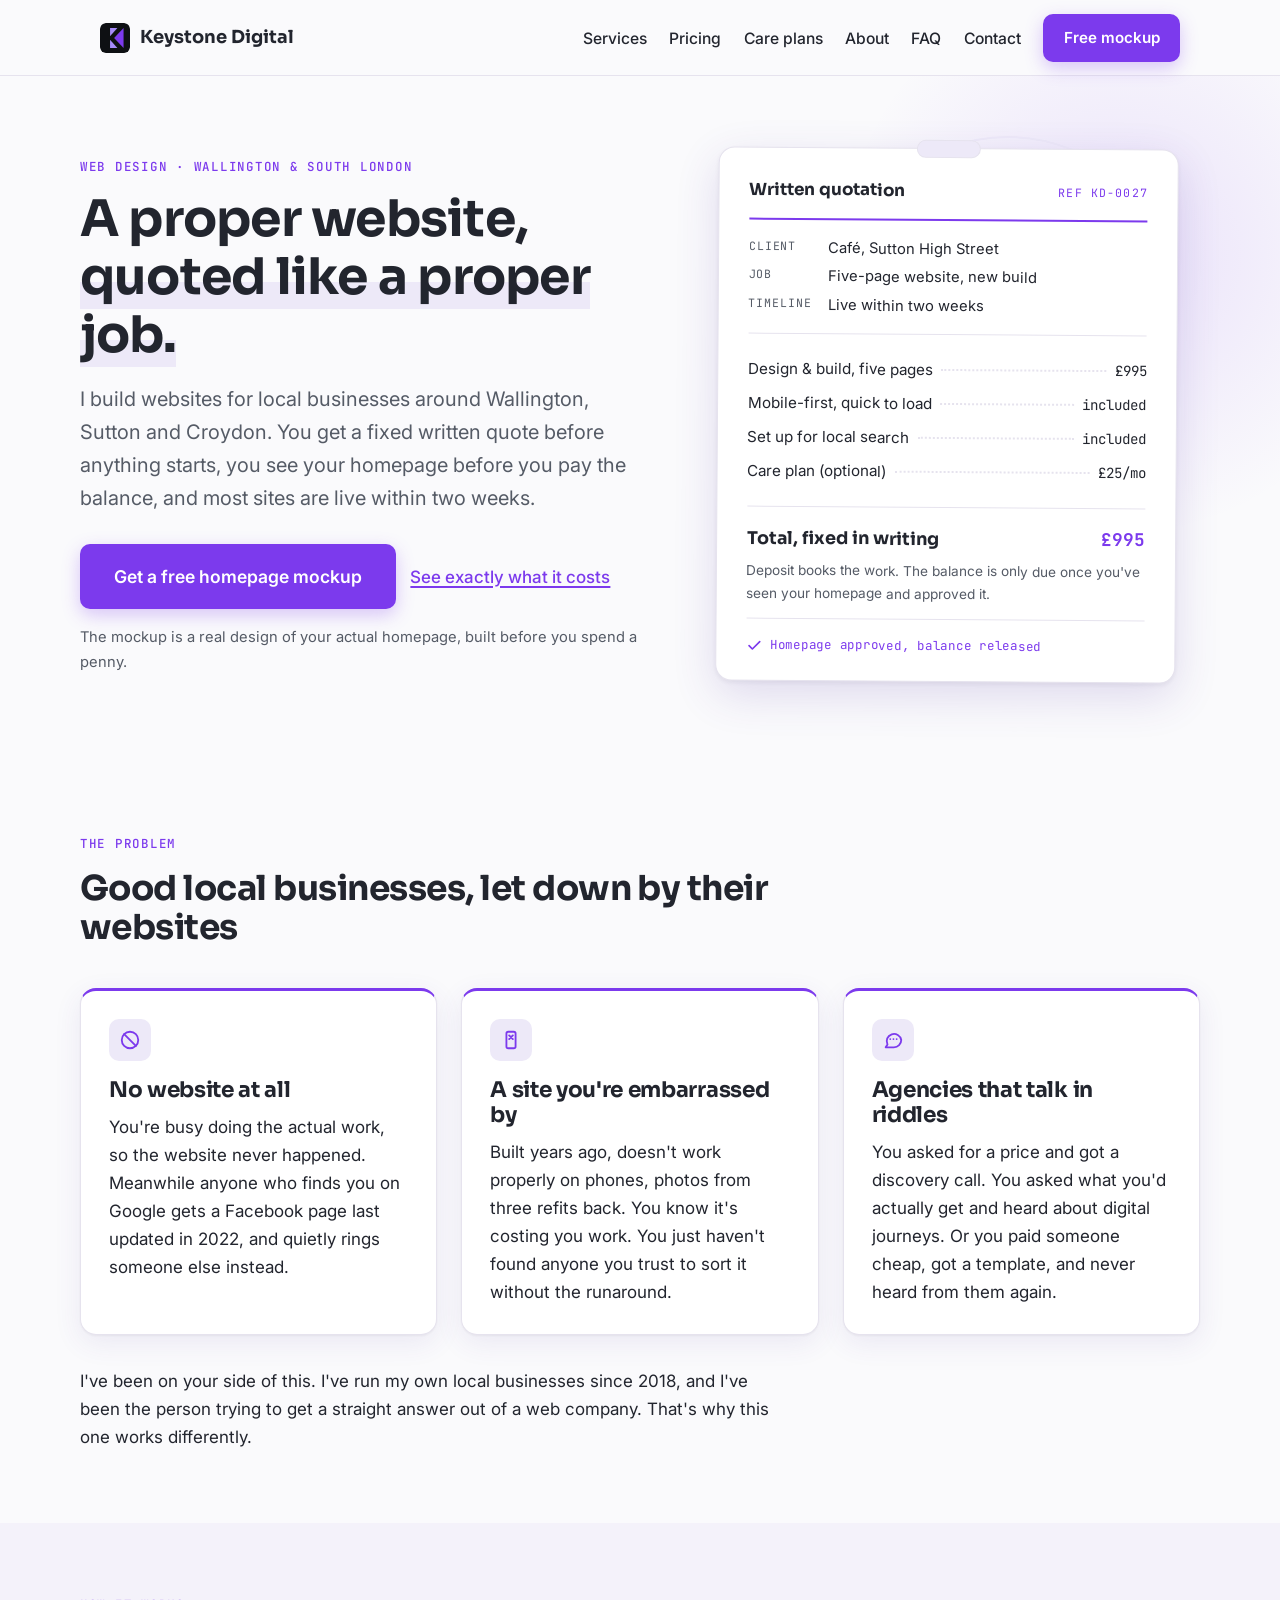
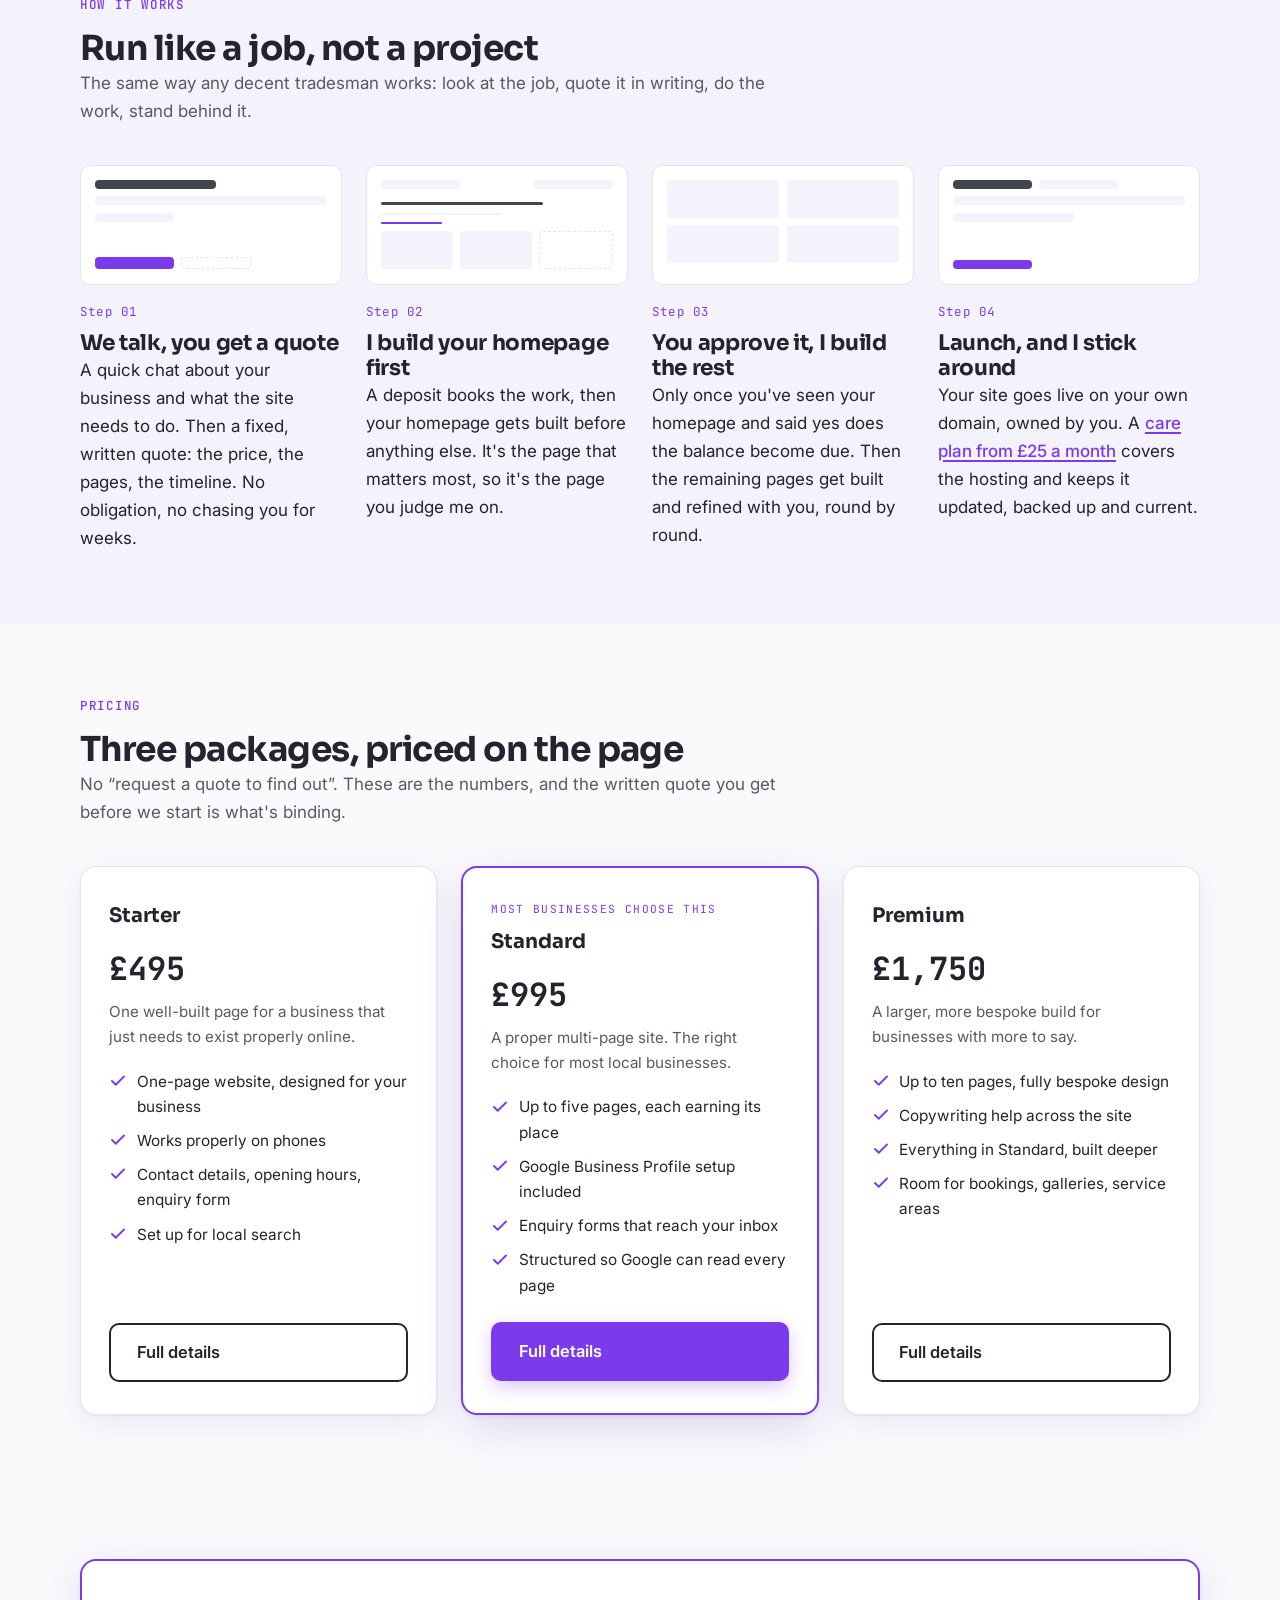
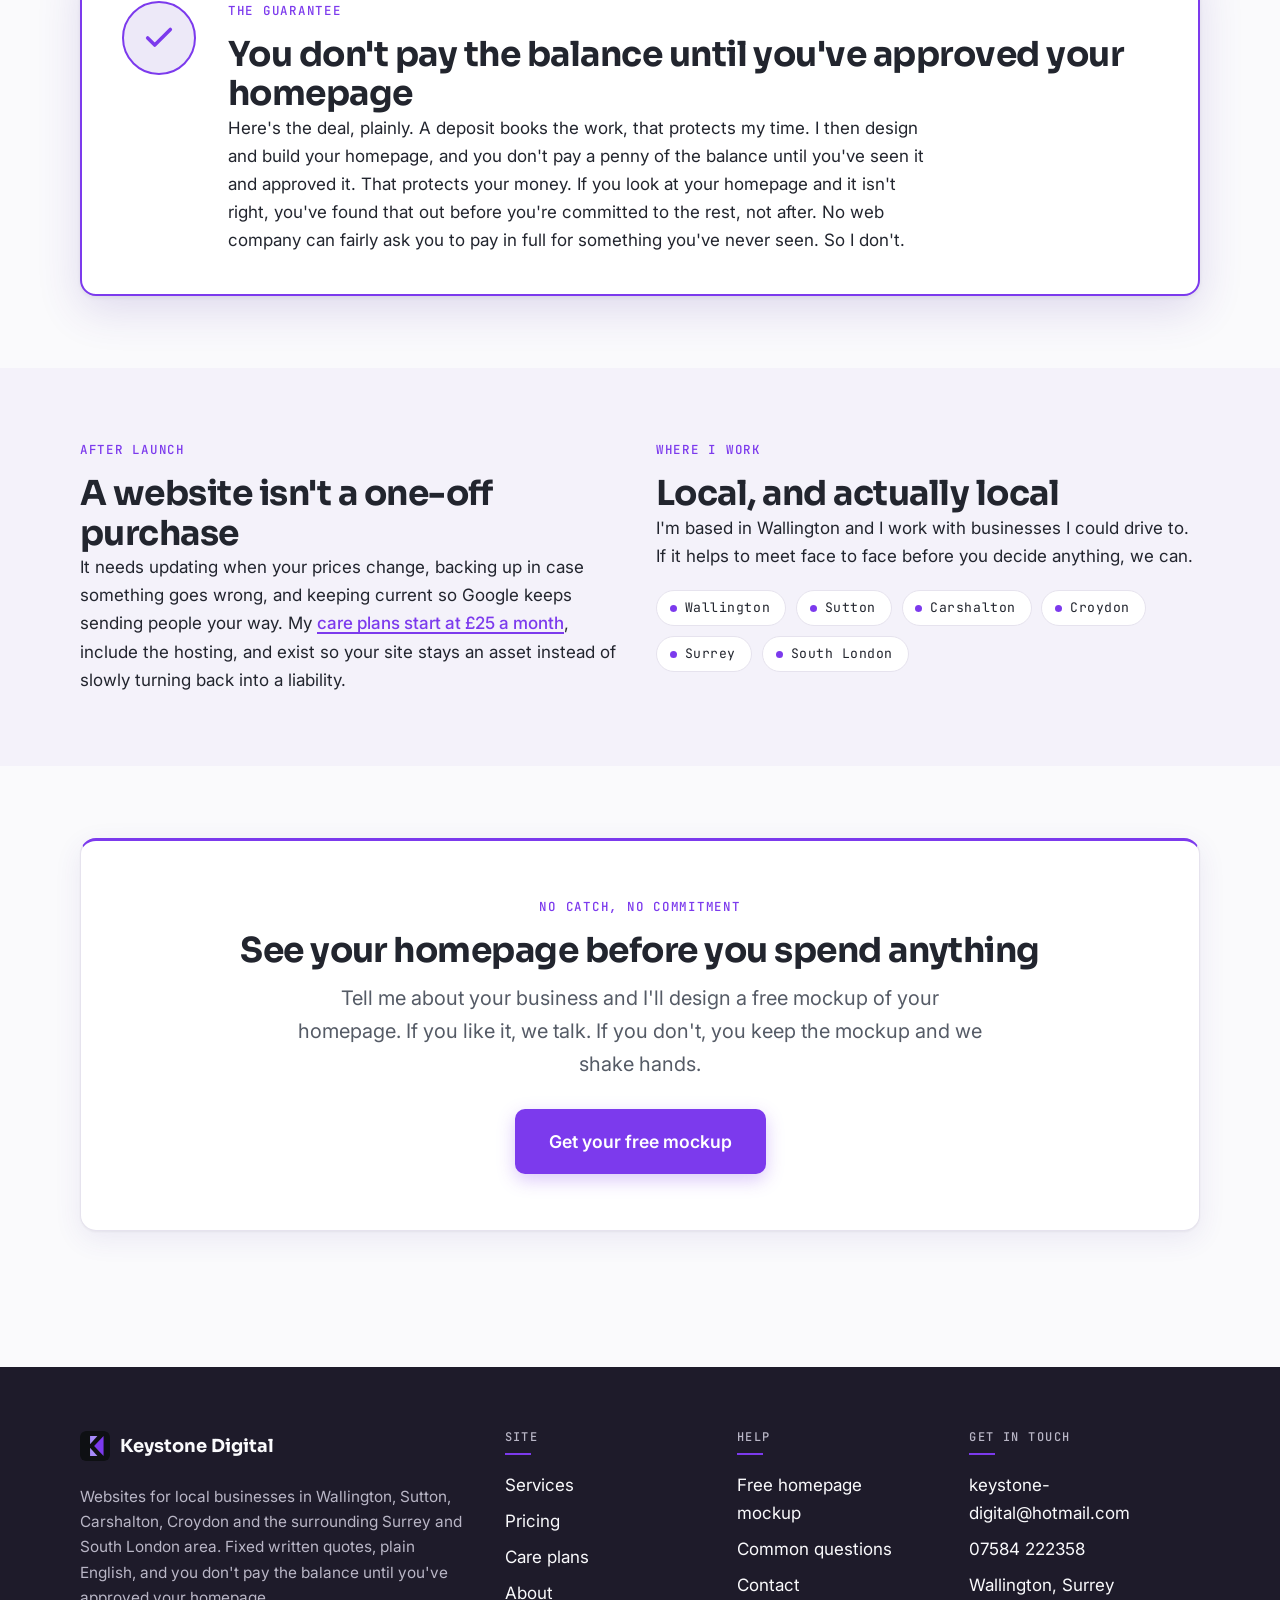
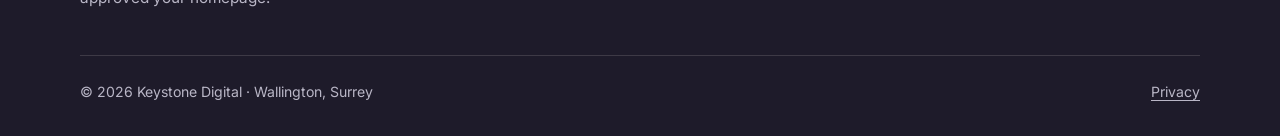
==== commit 7981b609: "Menu update" ====
--- a/index.html
+++ b/index.html
@@ -12,14 +12,14 @@
   <meta property="og:description" content="Websites for local businesses in Wallington, Sutton, Carshalton and Croydon. Fixed written quotes from £495, homepage approved before you pay the balance.">
   <meta property="og:url" content="https://keystone-digital.co.uk/">
   <meta property="og:locale" content="en_GB">
-  <meta property="og:image" content="https://keystone-digital.co.uk/assets/logo-light.png">
+  <meta property="og:image" content="https://keystone-digital.co.uk/assets/logo-dark.png">
   <meta property="og:image:width" content="1024">
   <meta property="og:image:height" content="1024">
   <meta name="twitter:card" content="summary">
-  <meta name="twitter:image" content="https://keystone-digital.co.uk/assets/logo-light.png">
+  <meta name="twitter:image" content="https://keystone-digital.co.uk/assets/logo-dark.png">
   <meta name="twitter:title" content="Keystone Digital: Web Design in Wallington, Sutton & Croydon">
   <meta name="twitter:description" content="Websites for local businesses in Wallington, Sutton, Carshalton and Croydon. Fixed written quotes from £495, homepage approved before you pay the balance.">
-  <link rel="icon" href="data:image/svg+xml,%3Csvg xmlns='http://www.w3.org/2000/svg' viewBox='0 0 1024 1024'%3E%3Crect width='1024' height='1024' rx='180' fill='%23F1F0EC'/%3E%3Cpath d='M343 174h250L343 454z' fill='%238B5CF6'/%3E%3Cpath d='M343 574v276h250z' fill='%238B5CF6'/%3E%3Cpath d='M804 174v676L482 512z' fill='%236D28D9'/%3E%3C/svg%3E">
+  <link rel="icon" href="data:image/svg+xml,%3Csvg xmlns='http://www.w3.org/2000/svg' viewBox='0 0 1024 1024'%3E%3Crect width='1024' height='1024' rx='180' fill='%230E1013'/%3E%3Cpath d='M343 174h250L343 454z' fill='%23A78BFA'/%3E%3Cpath d='M343 574v276h250z' fill='%23A78BFA'/%3E%3Cpath d='M804 174v676L482 512z' fill='%237C3AED'/%3E%3C/svg%3E">
   <link rel="preconnect" href="https://fonts.googleapis.com">
   <link rel="preconnect" href="https://fonts.gstatic.com" crossorigin>
   <link href="https://fonts.googleapis.com/css2?family=Inter:wght@400;500;600&family=JetBrains+Mono:wght@500;700&family=Sora:wght@600;700&display=swap" rel="stylesheet">
@@ -33,8 +33,8 @@
   "name": "Keystone Digital",
   "url": "https://keystone-digital.co.uk/",
   "description": "Web design for local businesses in Wallington, Sutton, Carshalton, Croydon and the surrounding Surrey and South London area. Fixed written quotes and a homepage-approval guarantee.",
-  "email": "[EMAIL]",
-  "telephone": "[PHONE]",
+  "email": "keystone-digital@hotmail.com",
+  "telephone": "+447584222358",
   "priceRange": "\u00a3495 - \u00a31,750",
   "address": {
     "@type": "PostalAddress",
@@ -61,7 +61,7 @@
   <a class="skip-link" href="#main">Skip to content</a>
   <header class="site-header">
     <div class="nav-bar">
-      <a class="brand" href="index.html"><svg viewBox="0 0 1024 1024" aria-hidden="true" focusable="false"><rect width="1024" height="1024" rx="180" fill="#F1F0EC"/><path d="M343 174h250L343 454z" fill="#8B5CF6"/><path d="M343 574v276h250z" fill="#8B5CF6"/><path d="M804 174v676L482 512z" fill="#6D28D9"/></svg>Keystone Digital</a>
+      <a class="brand" href="index.html"><svg viewBox="0 0 1024 1024" aria-hidden="true" focusable="false"><rect width="1024" height="1024" rx="180" fill="#0E1013"/><path d="M343 174h250L343 454z" fill="#A78BFA"/><path d="M343 574v276h250z" fill="#A78BFA"/><path d="M804 174v676L482 512z" fill="#7C3AED"/></svg>Keystone Digital</a>
       <button class="nav-toggle" aria-expanded="false" aria-controls="nav-links">
         <span class="visually-hidden">Menu</span>
         <svg class="icon-open" viewBox="0 0 24 24" fill="none" stroke="currentColor" stroke-width="2" stroke-linecap="round" aria-hidden="true"><path d="M4 7h16M4 12h16M4 17h16"/></svg>
@@ -348,8 +348,8 @@
         <div>
           <h4>Get in touch</h4>
           <ul>
-            <li><a href="mailto:[EMAIL]">[EMAIL]</a></li>
-            <li><a href="tel:[PHONE]">[PHONE]</a></li>
+            <li><a href="mailto:keystone-digital@hotmail.com">keystone-digital@hotmail.com</a></li>
+            <li><a href="tel:+447584222358">07584 222358</a></li>
             <li>Wallington, Surrey</li>
           </ul>
         </div>
--- a/styles.css
+++ b/styles.css
@@ -107,9 +107,15 @@
 /* ---- Header / nav ---- */
 .site-header{
   position:sticky;top:0;z-index:100;
+  border-bottom:1px solid var(--line);
+}
+/* Blur lives on a pseudo-element: backdrop-filter on the header itself would
+   make it the containing block for the fixed mobile menu and shrink the menu. */
+.site-header::before{
+  content:"";position:absolute;inset:0;z-index:-1;
   background:rgba(250,250,252,.92);
+  -webkit-backdrop-filter:saturate(1.2) blur(10px);
   backdrop-filter:saturate(1.2) blur(10px);
-  border-bottom:1px solid var(--line);
 }
 .nav-bar{
   max-width:var(--container);margin:0 auto;
@@ -139,17 +145,21 @@
 .nav-toggle[aria-expanded="true"] .icon-close{display:block}
 
 @media (max-width:820px){
-  .nav-toggle{display:inline-flex}
+  .nav-toggle{display:inline-flex;background:var(--surface)}
+  .brand,.nav-toggle{position:relative;z-index:2}
   .nav-links{
-    position:fixed;inset:0;top:0;z-index:90;
+    position:fixed;top:0;left:0;right:0;bottom:0;z-index:1;
+    height:100vh;height:100dvh;overflow-y:auto;overscroll-behavior:contain;
     display:none;flex-direction:column;justify-content:center;align-items:center;
-    gap:1.6rem;background:var(--bg);padding:2rem;
+    gap:1.4rem;background:var(--bg);
+    padding:5.5rem 2rem calc(2rem + env(safe-area-inset-bottom,0px));
   }
   .nav-links.is-open{display:flex}
-  .nav-links a:not(.btn){font-size:1.3rem;font-family:var(--font-display)}
+  .nav-links li{width:100%;max-width:320px;text-align:center}
+  .nav-links a:not(.btn){display:block;font-size:1.35rem;font-family:var(--font-display);padding:.5rem 0}
+  .nav-links .btn{width:100%;justify-content:center;margin-top:.5rem;padding:.9rem 1.2rem;font-size:1.05rem}
   body.nav-locked{overflow:hidden}
-  .site-header.nav-open{background:var(--bg)}
-  .site-header .nav-bar{position:relative;z-index:95}
+  .site-header.nav-open::before{background:var(--bg);-webkit-backdrop-filter:none;backdrop-filter:none}
 }
 
 /* ---- Sections & layout ---- */
@@ -457,3 +467,13 @@
 }
 a.mini{display:block;text-decoration:none;transition:box-shadow .18s ease,transform .18s ease}
 a.mini:hover{box-shadow:var(--shadow-lift)}
+
+/* ---- About page: copy + photo ---- */
+.about-grid{display:grid;grid-template-columns:minmax(0,1.15fr) minmax(280px,380px);gap:3.5rem;align-items:start}
+.about-photo{position:sticky;top:6rem;margin:0}
+.about-photo img{width:100%;height:auto;border-radius:var(--radius-lg);box-shadow:var(--shadow-lift);border-top:3px solid var(--accent)}
+.about-photo figcaption{font-family:var(--font-mono);font-size:.75rem;letter-spacing:.06em;color:var(--muted);margin-top:.85rem}
+@media (max-width:860px){
+  .about-grid{grid-template-columns:1fr;gap:2rem}
+  .about-photo{position:static;order:-1;max-width:340px}
+}
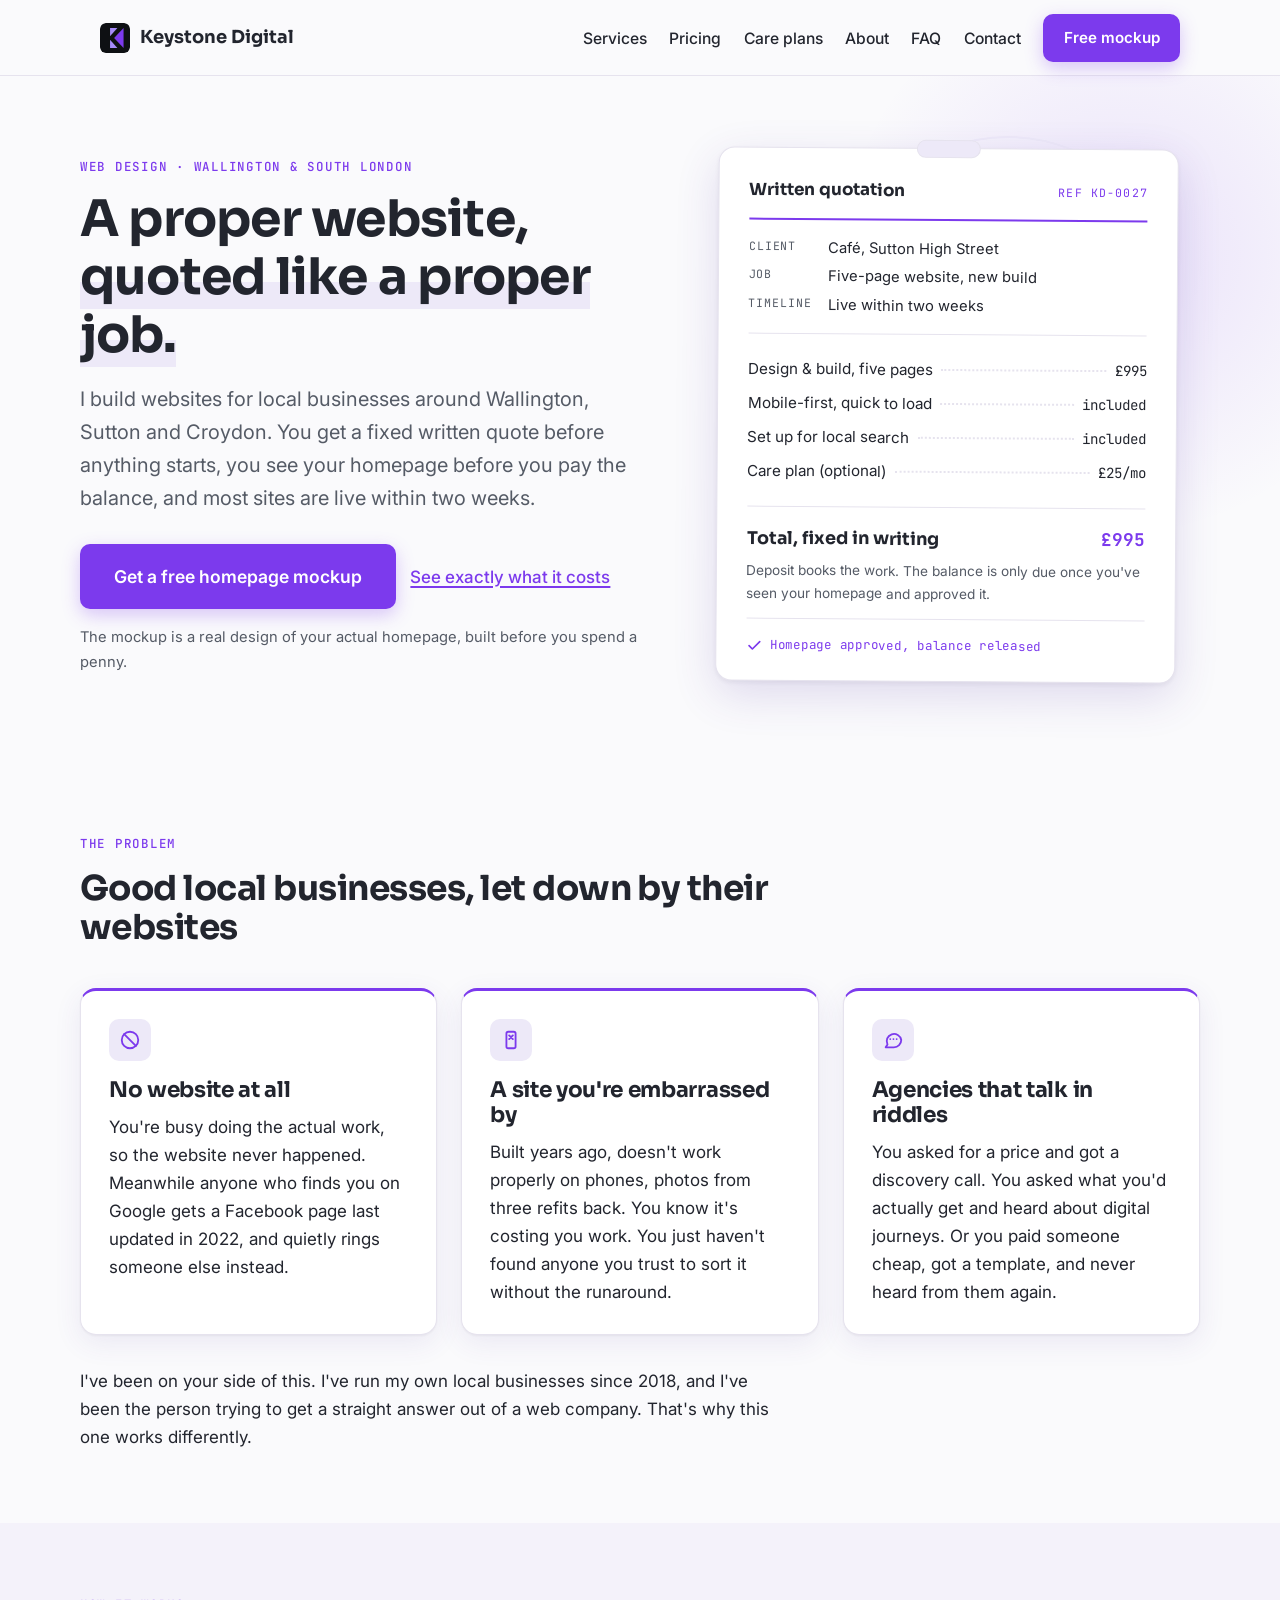
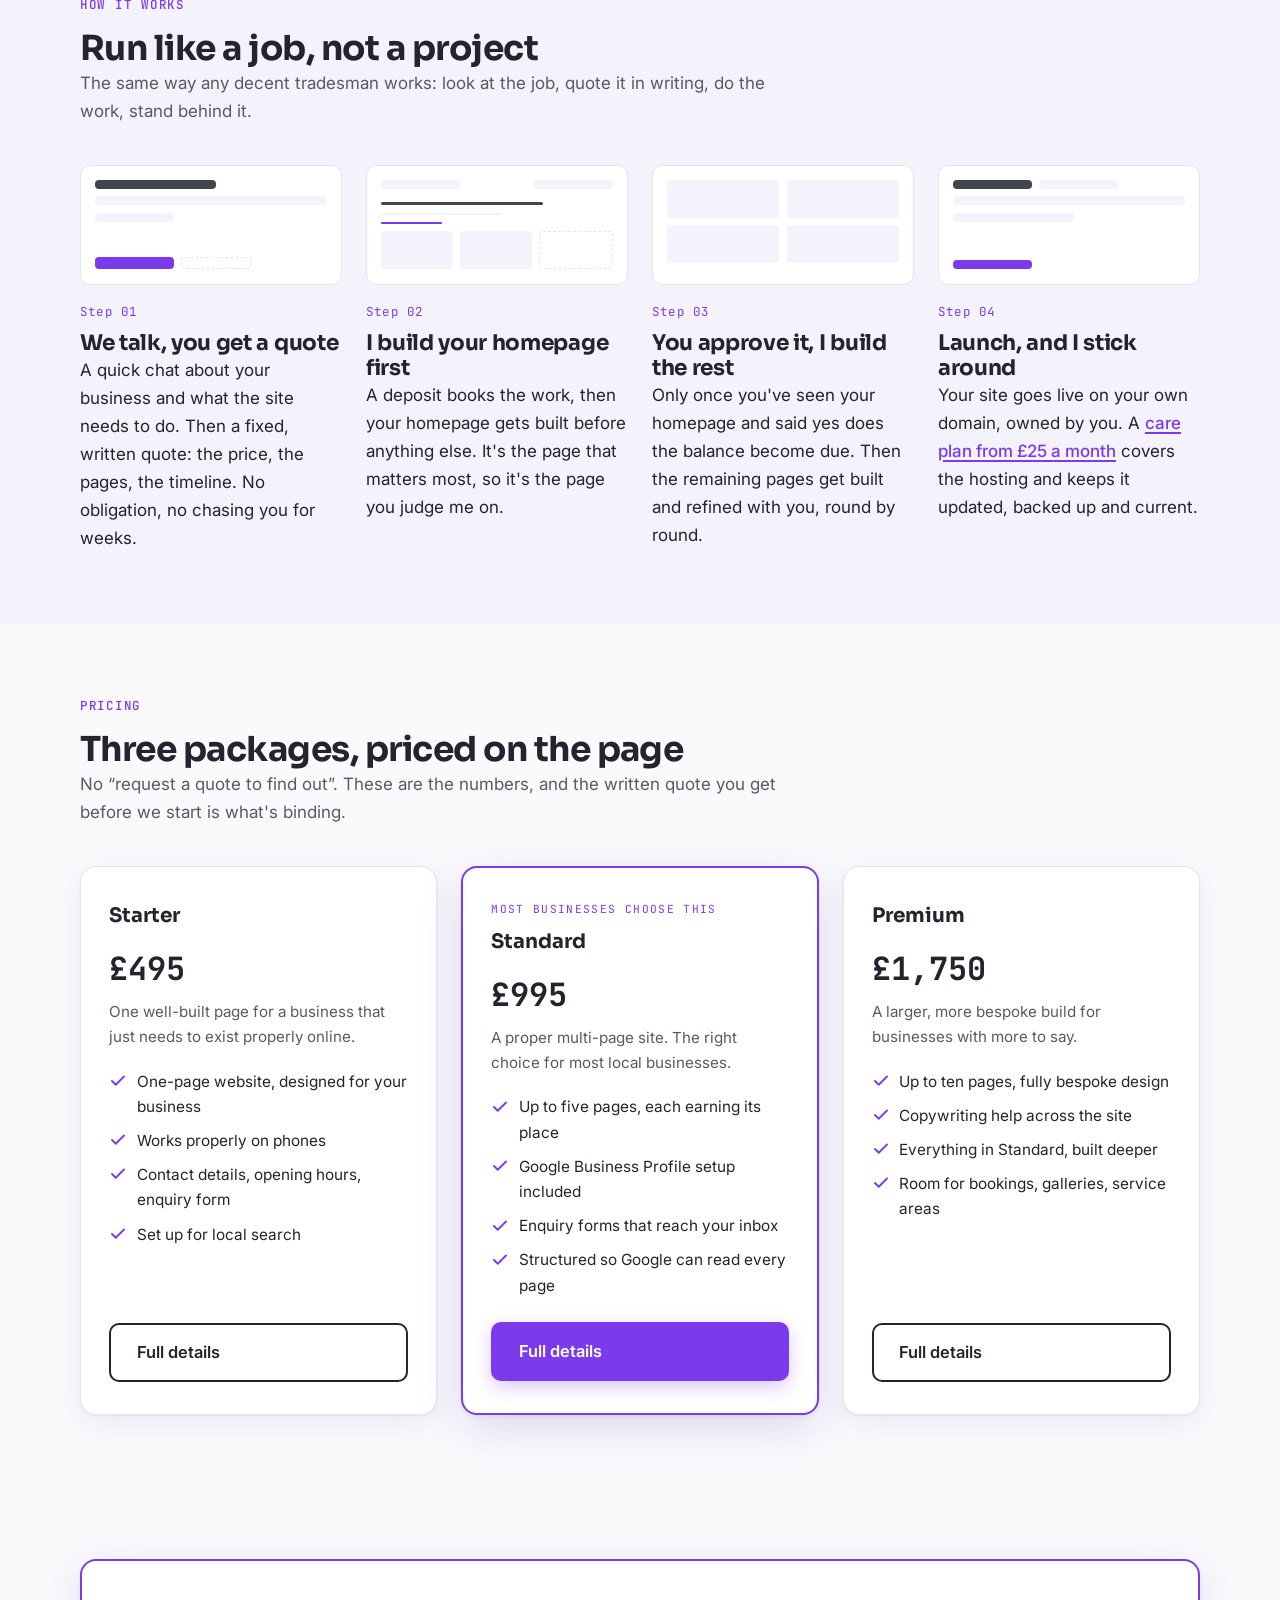
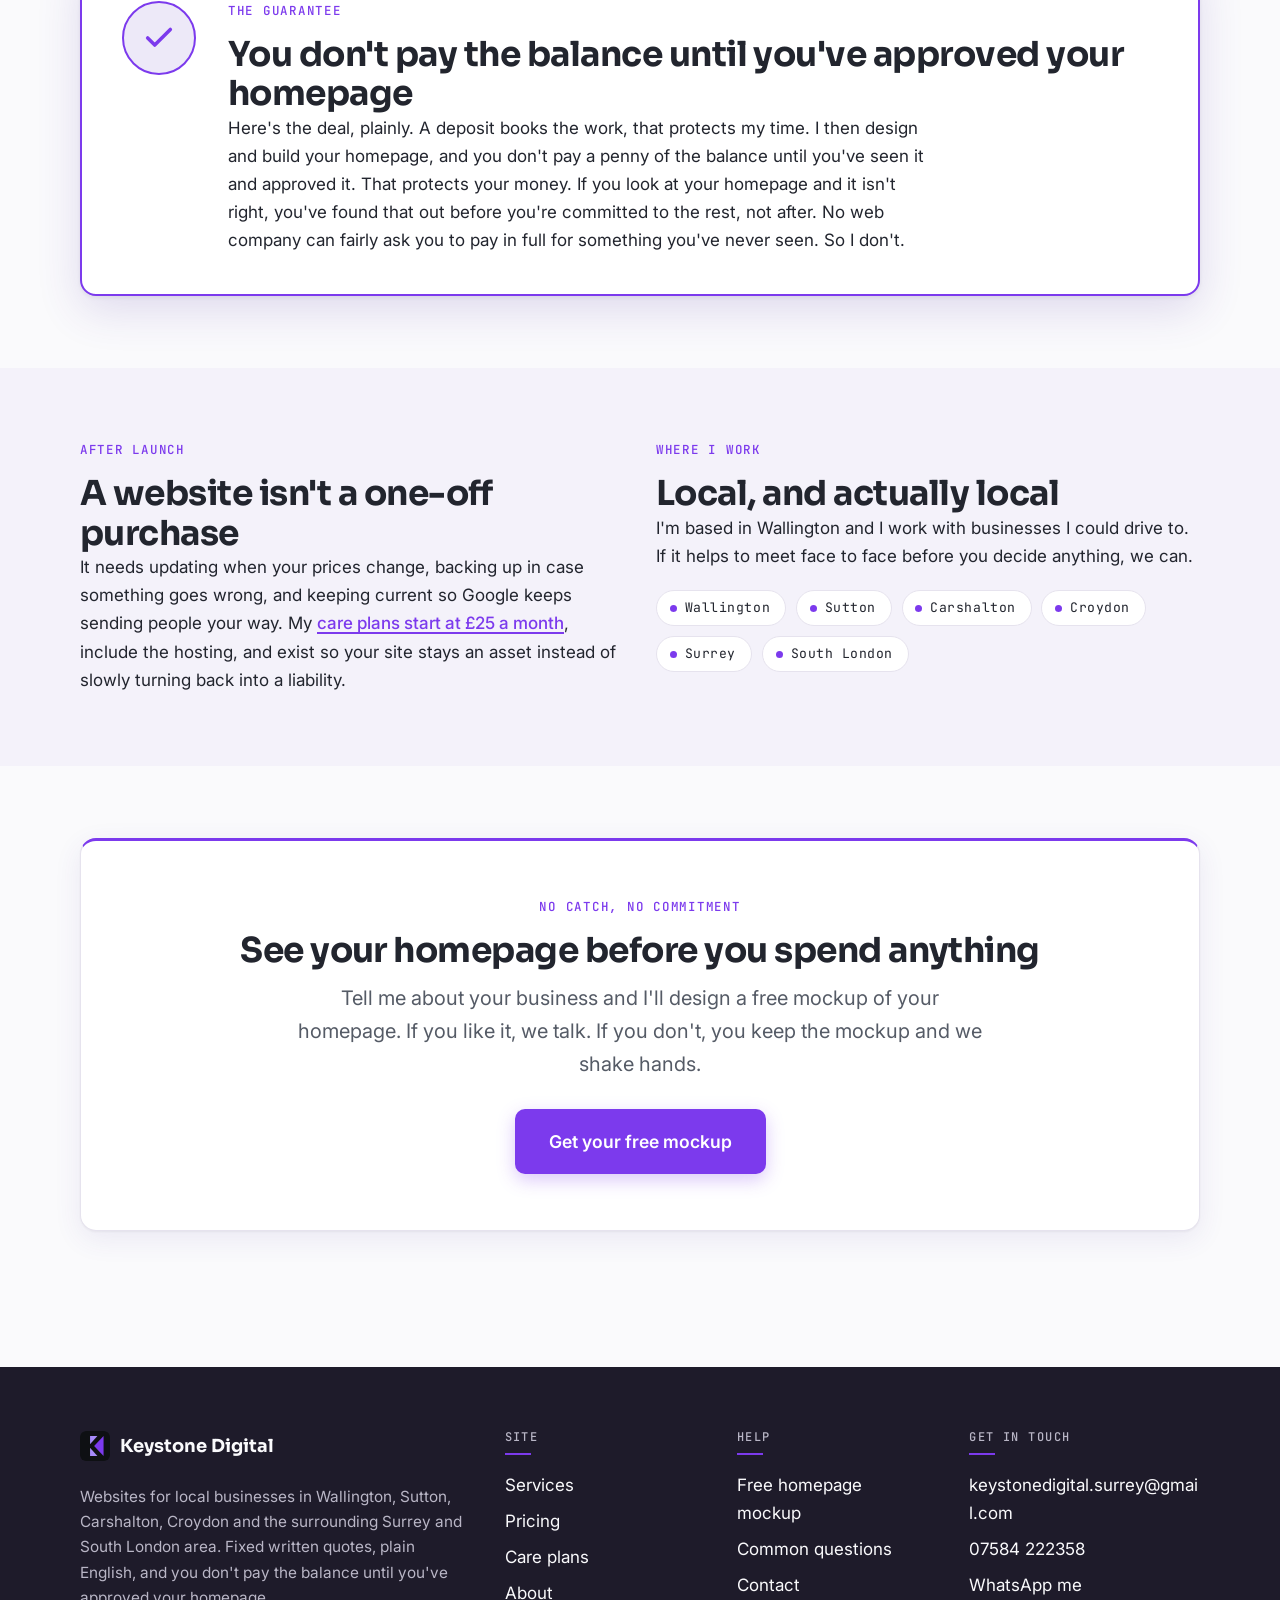
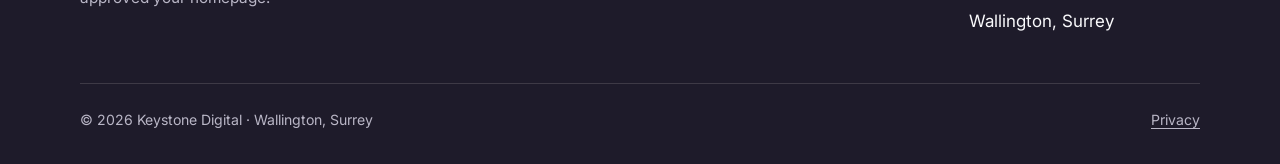
==== commit f7b559f1: "Form and email update" ====
--- a/index.html
+++ b/index.html
@@ -12,11 +12,11 @@
   <meta property="og:description" content="Websites for local businesses in Wallington, Sutton, Carshalton and Croydon. Fixed written quotes from £495, homepage approved before you pay the balance.">
   <meta property="og:url" content="https://keystone-digital.co.uk/">
   <meta property="og:locale" content="en_GB">
-  <meta property="og:image" content="https://keystone-digital.co.uk/assets/logo-dark.png">
+  <meta property="og:image" content="https://keystone-digital.co.uk/logo-dark.png">
   <meta property="og:image:width" content="1024">
   <meta property="og:image:height" content="1024">
   <meta name="twitter:card" content="summary">
-  <meta name="twitter:image" content="https://keystone-digital.co.uk/assets/logo-dark.png">
+  <meta name="twitter:image" content="https://keystone-digital.co.uk/logo-dark.png">
   <meta name="twitter:title" content="Keystone Digital: Web Design in Wallington, Sutton & Croydon">
   <meta name="twitter:description" content="Websites for local businesses in Wallington, Sutton, Carshalton and Croydon. Fixed written quotes from £495, homepage approved before you pay the balance.">
   <link rel="icon" href="data:image/svg+xml,%3Csvg xmlns='http://www.w3.org/2000/svg' viewBox='0 0 1024 1024'%3E%3Crect width='1024' height='1024' rx='180' fill='%230E1013'/%3E%3Cpath d='M343 174h250L343 454z' fill='%23A78BFA'/%3E%3Cpath d='M343 574v276h250z' fill='%23A78BFA'/%3E%3Cpath d='M804 174v676L482 512z' fill='%237C3AED'/%3E%3C/svg%3E">
@@ -32,10 +32,10 @@
   "@id": "https://keystone-digital.co.uk/#business",
   "name": "Keystone Digital",
   "url": "https://keystone-digital.co.uk/",
+  "email": "keystonedigital.surrey@gmail.com",
   "description": "Web design for local businesses in Wallington, Sutton, Carshalton, Croydon and the surrounding Surrey and South London area. Fixed written quotes and a homepage-approval guarantee.",
-  "email": "keystone-digital@hotmail.com",
   "telephone": "+447584222358",
-  "priceRange": "\u00a3495 - \u00a31,750",
+  "priceRange": "£495 - £1,750",
   "address": {
     "@type": "PostalAddress",
     "addressLocality": "Wallington",
@@ -348,8 +348,9 @@
         <div>
           <h4>Get in touch</h4>
           <ul>
-            <li><a href="mailto:keystone-digital@hotmail.com">keystone-digital@hotmail.com</a></li>
+            <li><a class="footer-email" href="mailto:keystonedigital.surrey@gmail.com">keystonedigital.surrey@gmail.com</a></li>
             <li><a href="tel:+447584222358">07584 222358</a></li>
+            <li><a href="https://wa.me/447584222358" rel="noopener">WhatsApp me</a></li>
             <li>Wallington, Surrey</li>
           </ul>
         </div>
--- a/styles.css
+++ b/styles.css
@@ -477,3 +477,6 @@
   .about-grid{grid-template-columns:1fr;gap:2rem}
   .about-photo{position:static;order:-1;max-width:340px}
 }
+
+/* long email address wraps cleanly on narrow screens */
+.footer-email{overflow-wrap:anywhere}
